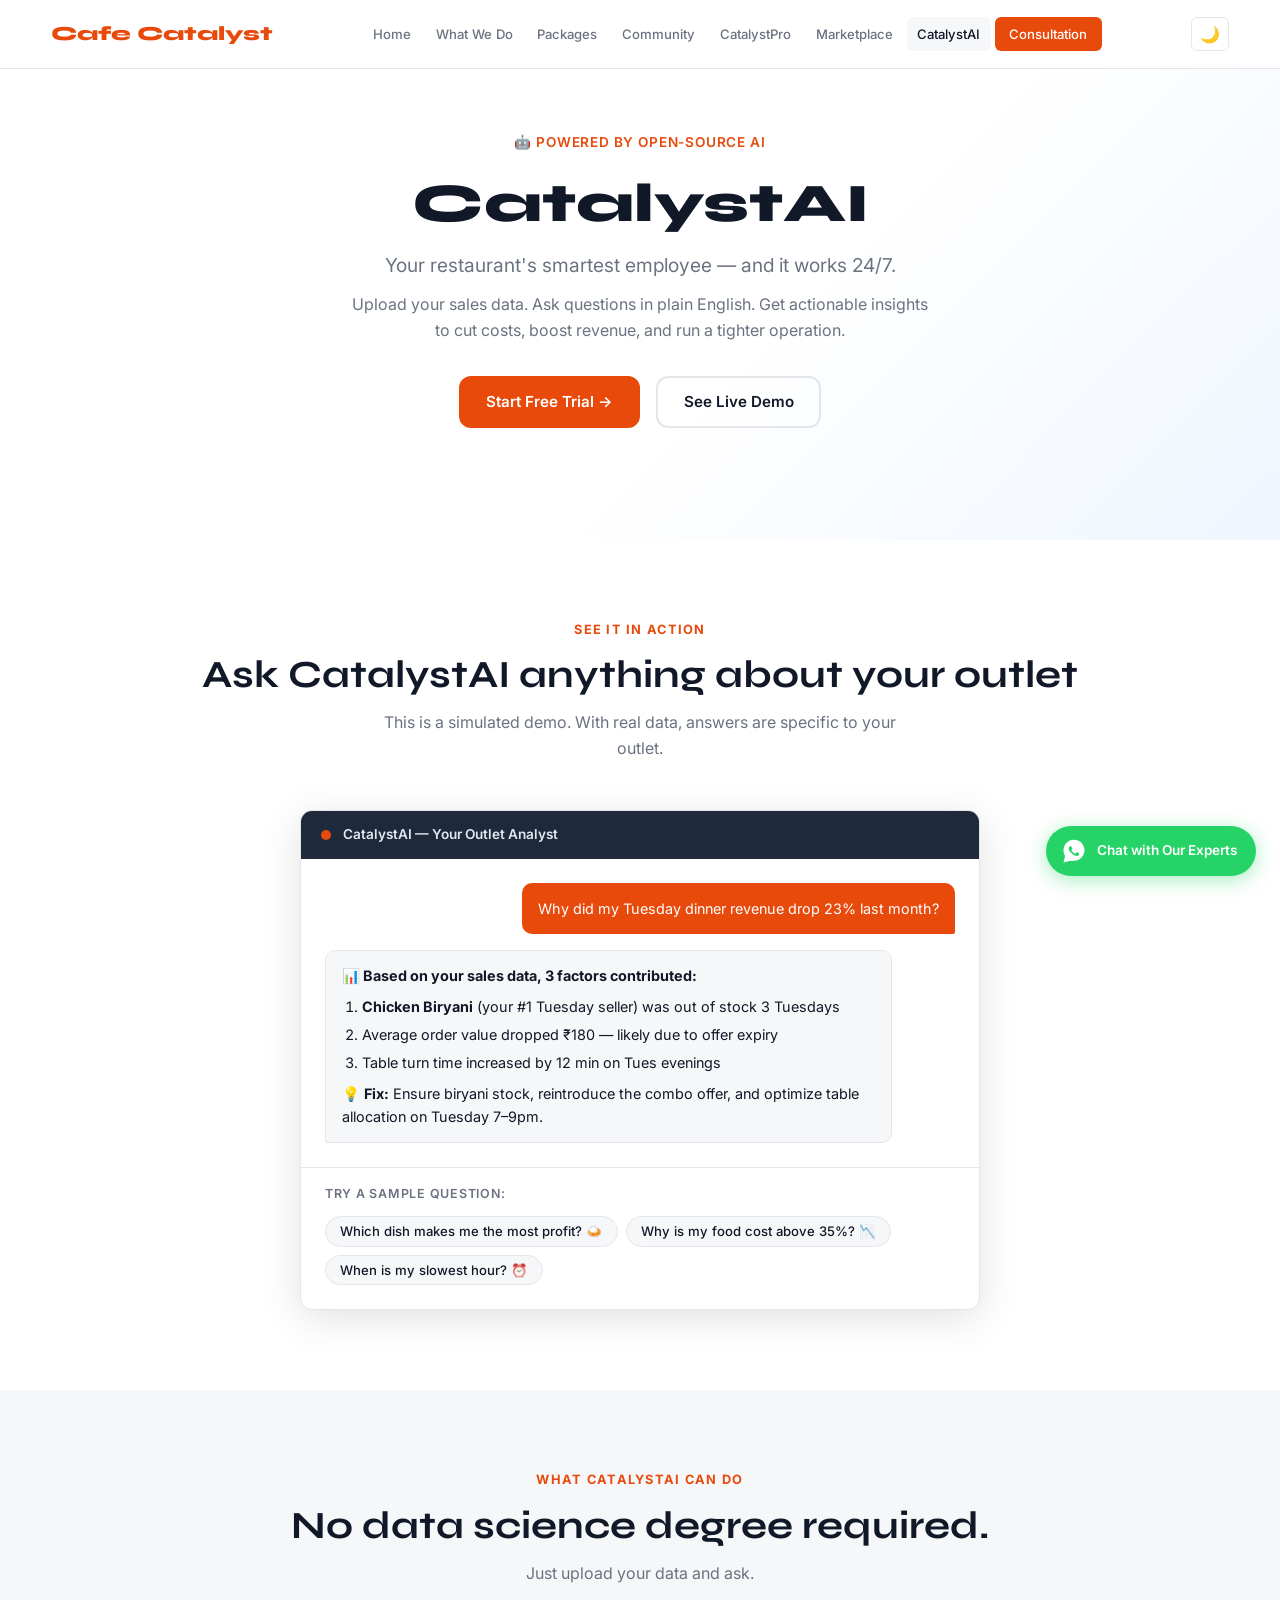
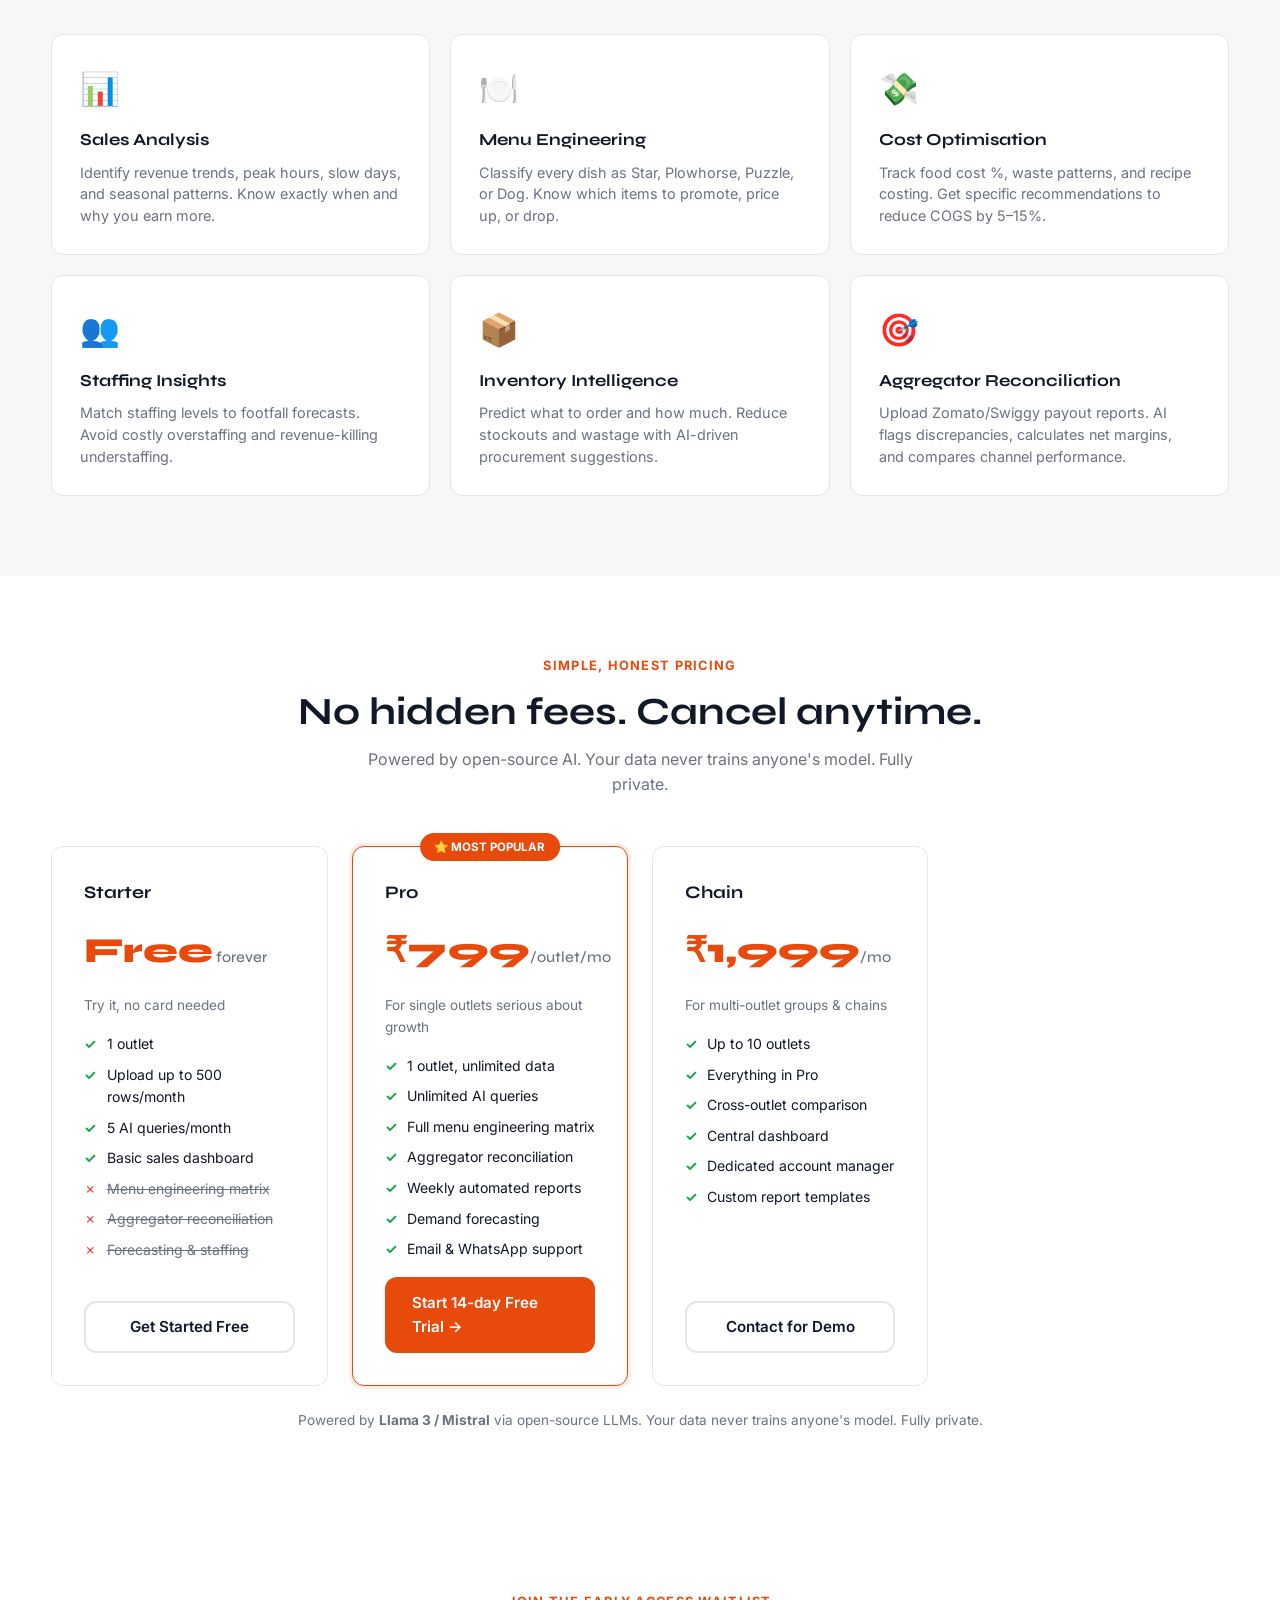
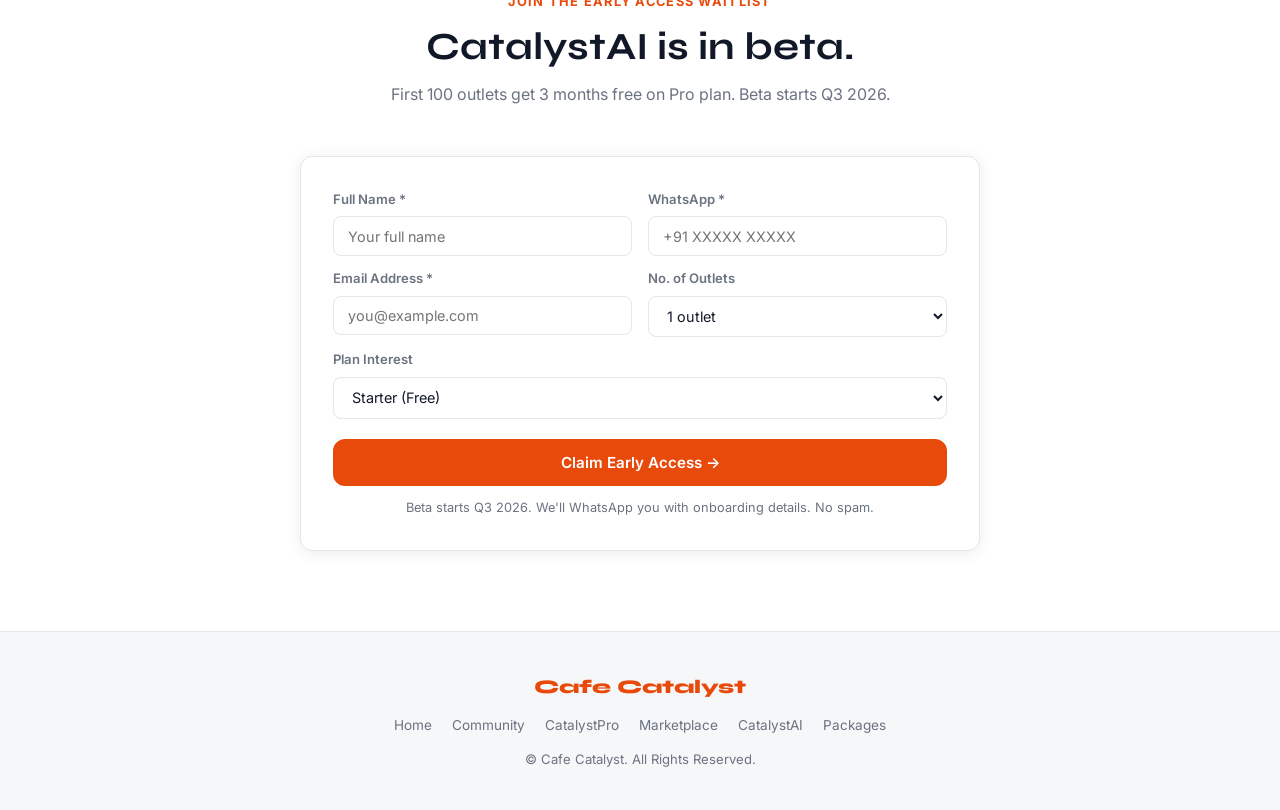
==== ai.html @ 9adea0a6 "Second Version" ====
<!DOCTYPE html>
<html lang="en">
<head>
  <meta charset="UTF-8" />
  <meta name="viewport" content="width=device-width, initial-scale=1.0" />
  <meta name="description" content="AI-powered data analytics for restaurants and cafes. Upload your sales data and get instant insights to optimise your outlet." />
  <title>CatalystAI – Smart Analytics for HoReCa | Cafe Catalyst</title>
  <link rel="preconnect" href="https://fonts.googleapis.com" />
  <link rel="preconnect" href="https://fonts.gstatic.com" crossorigin />
  <link href="https://fonts.googleapis.com/css2?family=Syne:wght@400;600;700;800&family=Inter:wght@400;500;600&display=swap" rel="stylesheet" />
  <link rel="stylesheet" href="style.css" />
</head>
<body>

  <!-- NAVBAR -->
  <header class="navbar" id="navbar">
    <div class="nav-inner">
      <a href="index.html" class="nav-logo">Cafe Catalyst</a>
      <nav class="nav-links" id="navLinks">
        <a href="index.html"           class="nav-link">Home</a>
        <a href="index.html#services"  class="nav-link">What We Do</a>
        <a href="packages.html"        class="nav-link">Packages</a>
        <a href="community.html"       class="nav-link">Community</a>
        <a href="pro.html"             class="nav-link">CatalystPro</a>
        <a href="marketplace.html"     class="nav-link">Marketplace</a>
        <a href="ai.html"              class="nav-link active">CatalystAI</a>
        <a href="index.html#consultation" class="nav-link nav-cta">Consultation</a>
      </nav>
      <div class="nav-actions">
        <button class="dark-toggle" id="darkToggle" aria-label="Toggle dark mode">🌙</button>
        <button class="hamburger" id="hamburger" aria-label="Open menu">
          <span></span><span></span><span></span>
        </button>
      </div>
    </div>
    <nav class="mobile-nav" id="mobileNav">
      <a href="index.html"              class="mobile-link">Home</a>
      <a href="index.html#services"     class="mobile-link">What We Do</a>
      <a href="packages.html"           class="mobile-link">Packages</a>
      <a href="index.html#consultation" class="mobile-link">Consultation</a>
    </nav>
  </header>

  <!-- HERO -->
  <section class="page-hero ai-hero">
    <div class="container">
      <p class="hero-eyebrow">🤖 Powered by Open-Source AI</p>
      <h1 class="page-hero-title">CatalystAI</h1>
      <p class="page-hero-sub">Your restaurant's smartest employee — and it works 24/7.</p>
      <p class="comm-sub">Upload your sales data. Ask questions in plain English. Get actionable insights to cut costs, boost revenue, and run a tighter operation.</p>
      <div class="hero-btns">
        <a href="#early-access" class="btn btn-primary">Start Free Trial →</a>
        <a href="#demo"         class="btn btn-outline">See Live Demo</a>
      </div>
    </div>
  </section>

  <!-- AI CHAT DEMO WIDGET -->
  <section class="section" id="demo">
    <div class="container">
      <div class="section-header">
        <p class="section-eyebrow">See It in Action</p>
        <h2 class="section-title">Ask CatalystAI anything about your outlet</h2>
        <p class="section-sub">This is a simulated demo. With real data, answers are specific to your outlet.</p>
      </div>
      <div class="ai-demo-wrap reveal">
        <div class="ai-chat-window">
          <div class="ai-chat-header">
            <span class="ai-dot"></span>
            <span class="ai-chat-title">CatalystAI — Your Outlet Analyst</span>
          </div>
          <div class="ai-chat-body" id="aiChatBody">
            <div class="ai-msg user-msg">Why did my Tuesday dinner revenue drop 23% last month?</div>
            <div class="ai-msg bot-msg">
              <strong>📊 Based on your sales data, 3 factors contributed:</strong>
              <ol>
                <li><strong>Chicken Biryani</strong> (your #1 Tuesday seller) was out of stock 3 Tuesdays</li>
                <li>Average order value dropped ₹180 — likely due to offer expiry</li>
                <li>Table turn time increased by 12 min on Tues evenings</li>
              </ol>
              <p>💡 <strong>Fix:</strong> Ensure biryani stock, reintroduce the combo offer, and optimize table allocation on Tuesday 7–9pm.</p>
            </div>
          </div>
          <div class="ai-demo-questions">
            <p class="ai-demo-label">Try a sample question:</p>
            <div class="ai-q-chips">
              <button class="ai-chip" data-q="Which dish makes me the most profit? 🍛" data-a="Your top profit dish is <strong>Paneer Tikka Masala</strong> — ₹312 gross margin per serve at 68% GP. It's also your #2 in volume. Consider promoting it via Zomato sponsored listing.">Which dish makes me the most profit? 🍛</button>
              <button class="ai-chip" data-q="Why is my food cost above 35%? 📉" data-a="Your food cost is <strong>37.2%</strong> this month (benchmark: 28–32%). Top contributors: Chicken (+₹18/kg vs. last month), Dal wastage (1.2kg/day above ideal), and portion drift on Butter Naan (+20g vs. recipe card). Fix: renegotiate chicken contract, enforce portion weights, and address dal prep timing.">Why is my food cost above 35%? 📉</button>
              <button class="ai-chip" data-q="When is my slowest hour? ⏰" data-a="Your slowest hour is <strong>3 PM – 4 PM</strong> — averaging ₹1,240 in revenue vs. ₹18,500 during peak (8–9 PM). This is 93% below peak. Consider: a Chai &amp; Snacks combo deal at ₹149 for this slot, or reduce kitchen staff during this window to cut ₹4,200/month in labor cost.">When is my slowest hour? ⏰</button>
            </div>
          </div>
        </div>
      </div>
    </div>
  </section>

  <!-- FEATURES -->
  <section class="section values-section">
    <div class="container">
      <div class="section-header">
        <p class="section-eyebrow">What CatalystAI Can Do</p>
        <h2 class="section-title">No data science degree required.</h2>
        <p class="section-sub">Just upload your data and ask.</p>
      </div>
      <div class="services-grid">
        <div class="service-card reveal"><div class="card-icon">📊</div><h3>Sales Analysis</h3><p>Identify revenue trends, peak hours, slow days, and seasonal patterns. Know exactly when and why you earn more.</p></div>
        <div class="service-card reveal"><div class="card-icon">🍽️</div><h3>Menu Engineering</h3><p>Classify every dish as Star, Plowhorse, Puzzle, or Dog. Know which items to promote, price up, or drop.</p></div>
        <div class="service-card reveal"><div class="card-icon">💸</div><h3>Cost Optimisation</h3><p>Track food cost %, waste patterns, and recipe costing. Get specific recommendations to reduce COGS by 5–15%.</p></div>
        <div class="service-card reveal"><div class="card-icon">👥</div><h3>Staffing Insights</h3><p>Match staffing levels to footfall forecasts. Avoid costly overstaffing and revenue-killing understaffing.</p></div>
        <div class="service-card reveal"><div class="card-icon">📦</div><h3>Inventory Intelligence</h3><p>Predict what to order and how much. Reduce stockouts and wastage with AI-driven procurement suggestions.</p></div>
        <div class="service-card reveal"><div class="card-icon">🎯</div><h3>Aggregator Reconciliation</h3><p>Upload Zomato/Swiggy payout reports. AI flags discrepancies, calculates net margins, and compares channel performance.</p></div>
      </div>
    </div>
  </section>

  <!-- PRICING -->
  <section class="section" id="pricing">
    <div class="container">
      <div class="section-header">
        <p class="section-eyebrow">Simple, Honest Pricing</p>
        <h2 class="section-title">No hidden fees. Cancel anytime.</h2>
        <p class="section-sub">Powered by open-source AI. Your data never trains anyone's model. Fully private.</p>
      </div>
      <div class="pricing-grid">

        <div class="price-card reveal">
          <h3 class="price-tier">Starter</h3>
          <div class="price-amount">Free<span> forever</span></div>
          <p class="price-desc">Try it, no card needed</p>
          <ul class="price-features">
            <li class="yes">1 outlet</li>
            <li class="yes">Upload up to 500 rows/month</li>
            <li class="yes">5 AI queries/month</li>
            <li class="yes">Basic sales dashboard</li>
            <li class="no">Menu engineering matrix</li>
            <li class="no">Aggregator reconciliation</li>
            <li class="no">Forecasting &amp; staffing</li>
          </ul>
          <a href="#early-access" class="btn btn-outline price-btn">Get Started Free</a>
        </div>

        <div class="price-card price-popular reveal">
          <div class="popular-flag">⭐ MOST POPULAR</div>
          <h3 class="price-tier">Pro</h3>
          <div class="price-amount">₹799<span>/outlet/mo</span></div>
          <p class="price-desc">For single outlets serious about growth</p>
          <ul class="price-features">
            <li class="yes">1 outlet, unlimited data</li>
            <li class="yes">Unlimited AI queries</li>
            <li class="yes">Full menu engineering matrix</li>
            <li class="yes">Aggregator reconciliation</li>
            <li class="yes">Weekly automated reports</li>
            <li class="yes">Demand forecasting</li>
            <li class="yes">Email &amp; WhatsApp support</li>
          </ul>
          <a href="#early-access" class="btn btn-primary price-btn">Start 14-day Free Trial →</a>
        </div>

        <div class="price-card reveal">
          <h3 class="price-tier">Chain</h3>
          <div class="price-amount">₹1,999<span>/mo</span></div>
          <p class="price-desc">For multi-outlet groups &amp; chains</p>
          <ul class="price-features">
            <li class="yes">Up to 10 outlets</li>
            <li class="yes">Everything in Pro</li>
            <li class="yes">Cross-outlet comparison</li>
            <li class="yes">Central dashboard</li>
            <li class="yes">Dedicated account manager</li>
            <li class="yes">Custom report templates</li>
          </ul>
          <a href="#early-access" class="btn btn-outline price-btn">Contact for Demo</a>
        </div>

      </div>
      <p class="ai-powered-note">Powered by <strong>Llama 3 / Mistral</strong> via open-source LLMs. Your data never trains anyone's model. Fully private.</p>
    </div>
  </section>

  <!-- EARLY ACCESS FORM -->
  <section class="section contact-section" id="early-access">
    <div class="container">
      <div class="section-header">
        <p class="section-eyebrow">Join the Early Access Waitlist</p>
        <h2 class="section-title">CatalystAI is in beta.</h2>
        <p class="section-sub">First 100 outlets get 3 months free on Pro plan. Beta starts Q3 2026.</p>
      </div>
      <div class="form-center-wrap">
        <form class="contact-form comm-form" id="aiForm">
          <div class="form-row">
            <div class="form-group">
              <label for="aiName">Full Name *</label>
              <input type="text" id="aiName" placeholder="Your full name" required />
            </div>
            <div class="form-group">
              <label for="aiPhone">WhatsApp *</label>
              <input type="tel" id="aiPhone" placeholder="+91 XXXXX XXXXX" required />
            </div>
          </div>
          <div class="form-row">
            <div class="form-group">
              <label for="aiEmail">Email Address *</label>
              <input type="email" id="aiEmail" placeholder="you@example.com" required />
            </div>
            <div class="form-group">
              <label for="aiOutlets">No. of Outlets</label>
              <select id="aiOutlets">
                <option>1 outlet</option>
                <option>2-5 outlets</option>
                <option>6-10 outlets</option>
                <option>10+ outlets</option>
              </select>
            </div>
          </div>
          <div class="form-group">
            <label for="aiPlan">Plan Interest</label>
            <select id="aiPlan">
              <option>Starter (Free)</option>
              <option>Pro – ₹799/mo</option>
              <option>Chain – ₹1,999/mo</option>
            </select>
          </div>
          <button type="submit" class="btn btn-primary form-submit">Claim Early Access →</button>
          <p class="form-note">Beta starts Q3 2026. We'll WhatsApp you with onboarding details. No spam.</p>
          <p class="form-success" id="aiSuccess">🚀 You're on the Early Access List! We'll reach out on WhatsApp as soon as beta opens.</p>
        </form>
      </div>
    </div>
  </section>

  <!-- FOOTER -->
  <footer class="footer">
    <div class="container footer-inner">
      <p class="footer-logo">Cafe Catalyst</p>
      <nav class="footer-nav">
        <a href="index.html">Home</a>
        <a href="community.html">Community</a>
        <a href="pro.html">CatalystPro</a>
        <a href="marketplace.html">Marketplace</a>
        <a href="ai.html">CatalystAI</a>
        <a href="packages.html">Packages</a>
      </nav>
      <p class="footer-copy">© <span class="year"></span> Cafe Catalyst. All Rights Reserved.</p>
    </div>
  </footer>

  <a href="https://wa.me/919718801660?text=Hi%20Cafe%20Catalyst%2C%20I%20want%20to%20know%20more%20about%20CatalystAI!" class="whatsapp-btn" target="_blank" rel="noopener" aria-label="Chat on WhatsApp">
    <svg viewBox="0 0 32 32" fill="none" xmlns="http://www.w3.org/2000/svg" width="28" height="28"><path d="M16 3C9.373 3 4 8.373 4 15c0 2.385.67 4.61 1.832 6.5L4 29l7.697-1.813A12.94 12.94 0 0 0 16 27c6.627 0 12-5.373 12-12S22.627 3 16 3Z" fill="#fff"/><path d="M21.5 18.5c-.3-.15-1.77-.87-2.04-.97-.28-.1-.48-.15-.68.15-.2.3-.77.97-.95 1.17-.17.2-.35.22-.65.07-.3-.15-1.27-.47-2.42-1.49-.9-.8-1.5-1.78-1.68-2.08-.17-.3-.02-.46.13-.61.14-.13.3-.35.45-.52.15-.17.2-.3.3-.5.1-.2.05-.37-.02-.52-.08-.15-.68-1.63-.93-2.23-.24-.58-.49-.5-.68-.51-.17-.01-.37-.01-.57-.01s-.52.07-.8.37c-.27.3-1.04 1.02-1.04 2.48s1.07 2.88 1.22 3.08c.15.2 2.1 3.2 5.08 4.49.71.31 1.26.49 1.69.63.71.23 1.36.2 1.87.12.57-.09 1.77-.72 2.02-1.42.25-.7.25-1.3.17-1.42-.07-.12-.27-.2-.57-.35Z" fill="#25D366"/></svg>
    <span>Chat with Our Experts</span>
  </a>

  <script src="script.js"></script>
</body>
</html>
---- style.css ----
/* ═══════════════════════════════════════════════════════════
   CAFE CATALYST — style.css
   One stylesheet shared across all pages.
   ═══════════════════════════════════════════════════════════ */

/* ── TOKENS ─────────────────────────────────────────────── */
:root {
  --bg:          #ffffff;
  --bg-alt:      #f6f7f9;
  --surface:     #ffffff;
  --border:      #e4e6ea;
  --text:        #111827;
  --text-muted:  #6b7280;
  --accent:      #e84a0c;
  --accent-dark: #c43c08;
  --accent-green:#16a34a;
  --nav-h:       68px;
  --radius:      12px;
  --shadow:      0 2px 16px rgba(0,0,0,.08);
  --shadow-lg:   0 8px 40px rgba(0,0,0,.12);
  --font-display:'Syne', sans-serif;
  --font-body:   'Inter', sans-serif;
  --transition:  .25s ease;
}

body.dark {
  --bg:         #0f1117;
  --bg-alt:     #181c26;
  --surface:    #1e2332;
  --border:     #2d3348;
  --text:       #f1f3f9;
  --text-muted: #8b92a8;
  --shadow:     0 2px 16px rgba(0,0,0,.35);
  --shadow-lg:  0 8px 40px rgba(0,0,0,.5);
}

/* ── RESET ───────────────────────────────────────────────── */
*, *::before, *::after { box-sizing: border-box; margin: 0; padding: 0; }
html { scroll-behavior: smooth; }
body {
  font-family: var(--font-body);
  background: var(--bg);
  color: var(--text);
  transition: background var(--transition), color var(--transition);
  line-height: 1.6;
}
a { text-decoration: none; color: inherit; }
img { display: block; max-width: 100%; }
ul { list-style: none; }
input, select, textarea, button { font-family: inherit; }

/* ── LAYOUT ──────────────────────────────────────────────── */
.container {
  width: min(1200px, 92%);
  margin-inline: auto;
}

/* ── NAVBAR ──────────────────────────────────────────────── */
.navbar {
  position: fixed;
  top: 0; left: 0; right: 0;
  z-index: 100;
  background: var(--bg);
  border-bottom: 1px solid var(--border);
  transition: background var(--transition), box-shadow var(--transition);
}
.navbar.scrolled { box-shadow: var(--shadow); }
.nav-inner {
  display: flex;
  align-items: center;
  justify-content: space-between;
  height: var(--nav-h);
  width: min(1200px, 92%);
  margin-inline: auto;
  gap: 1rem;
}
.nav-logo {
  font-family: var(--font-display);
  font-weight: 800;
  font-size: 1.25rem;
  color: var(--accent);
  flex-shrink: 0;
}
.nav-links {
  display: flex;
  align-items: center;
  gap: .25rem;
  flex-wrap: nowrap;
}
.nav-link {
  font-size: .82rem;
  font-weight: 500;
  padding: .4rem .65rem;
  border-radius: 6px;
  color: var(--text-muted);
  transition: color var(--transition), background var(--transition);
  white-space: nowrap;
}
.nav-link:hover, .nav-link.active { color: var(--text); background: var(--bg-alt); }
.nav-cta {
  background: var(--accent);
  color: #fff !important;
  border-radius: 6px;
  padding: .4rem .9rem;
}
.nav-cta:hover { background: var(--accent-dark); }
.nav-actions { display: flex; align-items: center; gap: .5rem; flex-shrink: 0; }
.dark-toggle {
  background: none;
  border: 1px solid var(--border);
  border-radius: 6px;
  padding: .35rem .5rem;
  cursor: pointer;
  font-size: 1rem;
  color: var(--text);
  transition: background var(--transition);
}
.dark-toggle:hover { background: var(--bg-alt); }
.hamburger {
  display: none;
  flex-direction: column;
  gap: 5px;
  background: none;
  border: none;
  cursor: pointer;
  padding: .4rem;
}
.hamburger span {
  display: block;
  width: 22px; height: 2px;
  background: var(--text);
  border-radius: 2px;
  transition: var(--transition);
}

/* Mobile nav */
.mobile-nav {
  display: none;
  flex-direction: column;
  gap: 0;
  border-top: 1px solid var(--border);
  padding: .5rem 0;
  background: var(--bg);
}
.mobile-nav.open { display: flex; }
.mobile-link {
  padding: .75rem 1.5rem;
  font-size: .9rem;
  font-weight: 500;
  color: var(--text-muted);
  transition: color var(--transition), background var(--transition);
}
.mobile-link:hover { color: var(--text); background: var(--bg-alt); }

/* ── BUTTONS ─────────────────────────────────────────────── */
.btn {
  display: inline-flex;
  align-items: center;
  justify-content: center;
  gap: .4rem;
  padding: .75rem 1.6rem;
  border-radius: var(--radius);
  font-size: .95rem;
  font-weight: 600;
  cursor: pointer;
  transition: all var(--transition);
  border: 2px solid transparent;
}
.btn-primary {
  background: var(--accent);
  color: #fff;
  border-color: var(--accent);
}
.btn-primary:hover { background: var(--accent-dark); border-color: var(--accent-dark); transform: translateY(-2px); box-shadow: 0 6px 20px rgba(232,74,12,.3); }
.btn-outline {
  background: transparent;
  color: var(--text);
  border-color: var(--border);
}
.btn-outline:hover { border-color: var(--accent); color: var(--accent); transform: translateY(-2px); }

/* ── HERO ────────────────────────────────────────────────── */
.hero {
  min-height: 100svh;
  display: flex;
  align-items: center;
  background: var(--bg);
  padding-top: calc(var(--nav-h) + 2rem);
  padding-bottom: 4rem;
}
.hero-inner {
  width: min(800px, 92%);
  margin-inline: auto;
  text-align: center;
}
.hero-eyebrow {
  font-size: .85rem;
  font-weight: 600;
  letter-spacing: .06em;
  text-transform: uppercase;
  color: var(--accent);
  margin-bottom: 1.25rem;
}
.hero-heading {
  font-family: var(--font-display);
  font-weight: 800;
  font-size: clamp(2.2rem, 6vw, 4rem);
  line-height: 1.1;
  color: var(--text);
  margin-bottom: 1.25rem;
}
.hero-accent { color: var(--accent); }
.hero-sub {
  font-size: 1.1rem;
  color: var(--text-muted);
  max-width: 600px;
  margin-inline: auto;
  margin-bottom: 2rem;
}
.hero-btns {
  display: flex;
  gap: 1rem;
  justify-content: center;
  flex-wrap: wrap;
  margin-bottom: 3rem;
}
.hero-stats {
  display: flex;
  align-items: center;
  justify-content: center;
  gap: 2.5rem;
  flex-wrap: wrap;
  padding: 2rem;
  background: var(--bg-alt);
  border-radius: var(--radius);
  border: 1px solid var(--border);
}
.stat { text-align: center; }
.stat-num {
  font-family: var(--font-display);
  font-weight: 800;
  font-size: 2.4rem;
  color: var(--accent);
  display: inline-block;
}
.stat-plus { font-family: var(--font-display); font-weight: 800; font-size: 2rem; color: var(--accent); }
.stat-label { display: block; font-size: .8rem; color: var(--text-muted); font-weight: 500; margin-top: .25rem; }
.stat-divider { width: 1px; height: 48px; background: var(--border); }

/* ── PAGE HERO (inner pages) ─────────────────────────────── */
.page-hero {
  padding: calc(var(--nav-h) + 4rem) 0 4rem;
  text-align: center;
  background: var(--bg);
}
.page-hero-title {
  font-family: var(--font-display);
  font-weight: 800;
  font-size: clamp(2rem, 5vw, 3.4rem);
  line-height: 1.1;
  margin-bottom: 1rem;
}
.page-hero-sub {
  font-size: 1.2rem;
  color: var(--text-muted);
  max-width: 640px;
  margin-inline: auto;
  margin-bottom: .75rem;
}
.comm-sub {
  font-size: 1rem;
  color: var(--text-muted);
  max-width: 580px;
  margin-inline: auto;
  margin-bottom: 2rem;
}
.community-hero { background: linear-gradient(135deg, var(--bg) 60%, #fff7f5 100%); }
.pro-hero        { background: linear-gradient(135deg, var(--bg) 60%, #f0fdf4 100%); }
.mkt-hero        { background: linear-gradient(135deg, var(--bg) 60%, #fefce8 100%); }
.ai-hero         { background: linear-gradient(135deg, var(--bg) 60%, #eff6ff 100%); }

.comm-badges {
  display: flex;
  flex-wrap: wrap;
  gap: .6rem;
  justify-content: center;
  margin-top: 1.5rem;
}
.comm-badges span {
  font-size: .8rem;
  font-weight: 500;
  background: var(--bg-alt);
  border: 1px solid var(--border);
  border-radius: 100px;
  padding: .35rem .8rem;
  color: var(--text-muted);
}

/* Community / Pro stats bar */
.comm-stats-bar { background: var(--accent); padding: 2rem 0; }
.comm-stats-inner {
  display: flex;
  justify-content: center;
  gap: 3rem;
  flex-wrap: wrap;
}
.comm-stat { text-align: center; }
.comm-num {
  display: block;
  font-family: var(--font-display);
  font-weight: 800;
  font-size: 2rem;
  color: #fff;
}
.comm-label { font-size: .8rem; color: rgba(255,255,255,.8); font-weight: 500; }

/* ── SECTIONS ────────────────────────────────────────────── */
.section { padding: 5rem 0; }
.values-section { background: var(--bg-alt); }
.section-header { text-align: center; margin-bottom: 3rem; }
.section-eyebrow {
  font-size: .8rem;
  font-weight: 700;
  letter-spacing: .1em;
  text-transform: uppercase;
  color: var(--accent);
  margin-bottom: .75rem;
}
.section-title {
  font-family: var(--font-display);
  font-weight: 700;
  font-size: clamp(1.6rem, 3.5vw, 2.4rem);
  line-height: 1.2;
  margin-bottom: .75rem;
}
.section-sub { font-size: 1rem; color: var(--text-muted); max-width: 560px; margin-inline: auto; }

/* ── SERVICES GRID ───────────────────────────────────────── */
.services-grid {
  display: grid;
  grid-template-columns: repeat(auto-fill, minmax(280px, 1fr));
  gap: 1.25rem;
}
.service-card {
  background: var(--surface);
  border: 1px solid var(--border);
  border-radius: var(--radius);
  padding: 1.75rem;
  transition: transform var(--transition), box-shadow var(--transition);
}
.service-card:hover { transform: translateY(-4px); box-shadow: var(--shadow-lg); }
.card-icon { font-size: 2rem; margin-bottom: .75rem; }
.service-card h3 { font-family: var(--font-display); font-weight: 700; font-size: 1.05rem; margin-bottom: .5rem; }
.service-card p  { font-size: .9rem; color: var(--text-muted); line-height: 1.5; }

/* ── VALUES GRID ─────────────────────────────────────────── */
.values-grid {
  display: grid;
  grid-template-columns: repeat(auto-fill, minmax(280px, 1fr));
  gap: 1.25rem;
}
.value-card {
  background: var(--surface);
  border: 1px solid var(--border);
  border-radius: var(--radius);
  padding: 1.75rem;
  transition: transform var(--transition), box-shadow var(--transition);
}
.value-card:hover { transform: translateY(-4px); box-shadow: var(--shadow-lg); }
.value-icon { font-size: 2rem; display: block; margin-bottom: .75rem; }
.value-card h3 { font-family: var(--font-display); font-weight: 700; font-size: 1.05rem; margin-bottom: .5rem; }
.value-card p  { font-size: .9rem; color: var(--text-muted); line-height: 1.5; }

/* ── CONTACT ─────────────────────────────────────────────── */
.contact-section { background: var(--bg); }
.contact-grid {
  display: grid;
  grid-template-columns: 1fr 1.4fr;
  gap: 3rem;
  align-items: start;
}
.contact-info h3 { font-family: var(--font-display); font-size: 1.3rem; font-weight: 700; margin-bottom: 1.5rem; }
.contact-item {
  display: flex;
  gap: 1rem;
  align-items: flex-start;
  margin-bottom: 1.25rem;
}
.contact-icon { font-size: 1.4rem; flex-shrink: 0; margin-top: .1rem; }
.contact-label { font-size: .8rem; color: var(--text-muted); font-weight: 600; text-transform: uppercase; letter-spacing: .05em; margin-bottom: .2rem; }
.contact-value { font-size: .95rem; font-weight: 500; color: var(--text); }
a.contact-value:hover { color: var(--accent); }
.hours-box {
  background: var(--bg-alt);
  border: 1px solid var(--border);
  border-radius: var(--radius);
  padding: 1.25rem 1.5rem;
  margin-top: 1.5rem;
}
.hours-title { font-weight: 700; font-size: .85rem; text-transform: uppercase; letter-spacing: .06em; color: var(--text-muted); margin-bottom: .75rem; }
.hours-row { display: flex; justify-content: space-between; font-size: .9rem; padding: .3rem 0; border-bottom: 1px solid var(--border); }
.hours-row:last-child { border-bottom: none; }

/* ── FORMS ───────────────────────────────────────────────── */
.contact-form-wrap {
  background: var(--surface);
  border: 1px solid var(--border);
  border-radius: var(--radius);
  padding: 2rem;
  box-shadow: var(--shadow);
}
.comm-form {
  background: var(--surface);
  border: 1px solid var(--border);
  border-radius: var(--radius);
  padding: 2rem;
  box-shadow: var(--shadow);
}
.form-center-wrap { max-width: 680px; margin-inline: auto; }
.form-row { display: grid; grid-template-columns: 1fr 1fr; gap: 1rem; }
.form-group { display: flex; flex-direction: column; gap: .4rem; margin-bottom: .75rem; }
.form-group label { font-size: .82rem; font-weight: 600; color: var(--text-muted); }
.form-group input,
.form-group select,
.form-group textarea {
  padding: .65rem .9rem;
  border: 1px solid var(--border);
  border-radius: 8px;
  background: var(--bg);
  color: var(--text);
  font-size: .9rem;
  transition: border-color var(--transition), box-shadow var(--transition);
  resize: vertical;
}
.form-group input:focus,
.form-group select:focus,
.form-group textarea:focus {
  outline: none;
  border-color: var(--accent);
  box-shadow: 0 0 0 3px rgba(232,74,12,.12);
}
.form-submit { width: 100%; margin-top: .5rem; }
.form-success {
  display: none;
  margin-top: 1rem;
  padding: .9rem 1rem;
  background: #f0fdf4;
  border: 1px solid #86efac;
  border-radius: 8px;
  font-size: .9rem;
  color: #166534;
  text-align: center;
}
.form-success.show { display: block; }
.form-note { font-size: .8rem; color: var(--text-muted); text-align: center; margin-top: .75rem; }

/* ── ECOSYSTEM ───────────────────────────────────────────── */
.ecosystem-section { background: var(--bg-alt); }
.ecosystem-grid {
  display: grid;
  grid-template-columns: repeat(auto-fill, minmax(200px, 1fr));
  gap: 1rem;
}
.eco-card {
  display: flex;
  flex-direction: column;
  gap: .5rem;
  background: var(--surface);
  border: 1px solid var(--border);
  border-radius: var(--radius);
  padding: 1.5rem;
  transition: transform var(--transition), box-shadow var(--transition), border-color var(--transition);
  cursor: pointer;
}
.eco-card:hover { transform: translateY(-4px); box-shadow: var(--shadow-lg); border-color: var(--accent); }
.eco-icon { font-size: 2rem; }
.eco-card h3 { font-family: var(--font-display); font-weight: 700; font-size: 1rem; }
.eco-card p  { font-size: .85rem; color: var(--text-muted); flex: 1; }
.eco-badge {
  display: inline-block;
  font-size: .75rem;
  font-weight: 600;
  color: var(--accent);
  margin-top: .5rem;
}
.eco-badge.eco-live { color: var(--accent-green); }

/* ── PACKAGES ────────────────────────────────────────────── */
.packages-grid {
  display: grid;
  grid-template-columns: repeat(auto-fill, minmax(260px, 1fr));
  gap: 1.5rem;
  margin-bottom: 3rem;
}
.pkg-card {
  background: var(--surface);
  border: 1px solid var(--border);
  border-radius: var(--radius);
  padding: 2rem;
  display: flex;
  flex-direction: column;
  gap: 1rem;
  transition: transform var(--transition), box-shadow var(--transition);
}
.pkg-card:hover { transform: translateY(-4px); box-shadow: var(--shadow-lg); }
.pkg-popular { border-color: var(--accent); box-shadow: 0 0 0 3px rgba(232,74,12,.1); }
.pkg-flagship { border-color: #f59e0b; box-shadow: 0 0 0 3px rgba(245,158,11,.1); }
.pkg-badge {
  display: inline-block;
  font-size: .72rem;
  font-weight: 700;
  text-transform: uppercase;
  letter-spacing: .08em;
  background: var(--bg-alt);
  border: 1px solid var(--border);
  border-radius: 100px;
  padding: .25rem .75rem;
  color: var(--text-muted);
  width: fit-content;
}
.popular-badge { background: #fff7f5; border-color: var(--accent); color: var(--accent); }
.flagship-badge { background: #fffbeb; border-color: #f59e0b; color: #b45309; }
.pkg-name { font-family: var(--font-display); font-weight: 800; font-size: 1.5rem; }
.pkg-tagline { font-size: .9rem; color: var(--text-muted); }
.pkg-features { display: flex; flex-direction: column; gap: .45rem; flex: 1; }
.pkg-features li { font-size: .88rem; color: var(--text-muted); }
.pkg-btn { width: 100%; margin-top: auto; }

.pkg-cta-strip {
  background: var(--bg-alt);
  border: 1px solid var(--border);
  border-radius: var(--radius);
  padding: 2.5rem;
  text-align: center;
}
.pkg-cta-strip h3 { font-family: var(--font-display); font-size: 1.4rem; font-weight: 700; margin-bottom: .5rem; }
.pkg-cta-strip p  { color: var(--text-muted); margin-bottom: 1.5rem; }

/* Add-ons */
.addons-section { background: var(--bg-alt); }
.addons-grid {
  display: grid;
  grid-template-columns: repeat(auto-fill, minmax(200px, 1fr));
  gap: 1rem;
}
.addon-card {
  background: var(--surface);
  border: 1px solid var(--border);
  border-radius: var(--radius);
  padding: 1.5rem;
  text-align: center;
  transition: transform var(--transition), box-shadow var(--transition);
}
.addon-card:hover { transform: translateY(-4px); box-shadow: var(--shadow-lg); }
.addon-card span { font-size: 2rem; display: block; margin-bottom: .75rem; }
.addon-card h4 { font-family: var(--font-display); font-size: .95rem; font-weight: 700; margin-bottom: .35rem; }
.addon-card p  { font-size: .83rem; color: var(--text-muted); }

/* ── COMMUNITY / POSTS ───────────────────────────────────── */
.comm-preview-section { background: var(--bg-alt); }
.posts-grid { display: grid; grid-template-columns: repeat(auto-fill, minmax(280px, 1fr)); gap: 1.25rem; }
.post-card {
  background: var(--surface);
  border: 1px solid var(--border);
  border-radius: var(--radius);
  padding: 1.5rem;
  transition: transform var(--transition), box-shadow var(--transition);
}
.post-card:hover { transform: translateY(-4px); box-shadow: var(--shadow-lg); }
.post-header { display: flex; gap: .85rem; align-items: center; margin-bottom: 1rem; }
.post-avatar {
  width: 42px; height: 42px;
  border-radius: 50%;
  background: var(--accent);
  color: #fff;
  font-weight: 800;
  font-family: var(--font-display);
  display: grid;
  place-items: center;
  font-size: 1.1rem;
  flex-shrink: 0;
}
.post-name { font-weight: 700; font-size: .9rem; }
.post-role { font-size: .78rem; color: var(--text-muted); }
.post-text { font-size: .9rem; color: var(--text); line-height: 1.55; margin-bottom: .85rem; }
.post-tags { display: flex; flex-wrap: wrap; gap: .4rem; margin-bottom: .75rem; }
.post-tags span { font-size: .72rem; font-weight: 600; background: var(--bg-alt); border: 1px solid var(--border); border-radius: 100px; padding: .2rem .65rem; color: var(--text-muted); }
.post-meta { font-size: .8rem; color: var(--text-muted); }

/* ── PRICING ─────────────────────────────────────────────── */
.pricing-grid { display: grid; grid-template-columns: repeat(auto-fill, minmax(260px, 1fr)); gap: 1.5rem; }
.price-card {
  background: var(--surface);
  border: 1px solid var(--border);
  border-radius: var(--radius);
  padding: 2rem;
  display: flex;
  flex-direction: column;
  gap: 1rem;
  position: relative;
  transition: transform var(--transition), box-shadow var(--transition);
}
.price-card:hover { transform: translateY(-4px); box-shadow: var(--shadow-lg); }
.price-popular { border-color: var(--accent); box-shadow: 0 0 0 3px rgba(232,74,12,.1); }
.popular-flag {
  position: absolute;
  top: -14px; left: 50%; transform: translateX(-50%);
  background: var(--accent);
  color: #fff;
  font-size: .72rem;
  font-weight: 700;
  padding: .3rem .9rem;
  border-radius: 100px;
  white-space: nowrap;
}
.price-tier { font-family: var(--font-display); font-size: 1.1rem; font-weight: 700; }
.price-amount { font-family: var(--font-display); font-size: 2.2rem; font-weight: 800; color: var(--accent); }
.price-amount span { font-size: .95rem; font-weight: 500; color: var(--text-muted); }
.price-desc { font-size: .85rem; color: var(--text-muted); }
.price-features { display: flex; flex-direction: column; gap: .5rem; flex: 1; }
.price-features li { font-size: .88rem; padding-left: 1.4rem; position: relative; }
.price-features li::before { position: absolute; left: 0; }
.price-features li.yes { color: var(--text); }
.price-features li.yes::before { content: '✓'; color: var(--accent-green); font-weight: 700; }
.price-features li.no  { color: var(--text-muted); text-decoration: line-through; }
.price-features li.no::before  { content: '✗'; color: #ef4444; }
.price-btn { width: 100%; margin-top: auto; }
.ai-powered-note { text-align: center; margin-top: 1.5rem; font-size: .85rem; color: var(--text-muted); }

/* ── JOBS ────────────────────────────────────────────────── */
.jobs-section { background: var(--bg-alt); }
.jobs-grid { display: flex; flex-direction: column; gap: 1rem; max-width: 760px; margin-inline: auto; }
.job-card {
  background: var(--surface);
  border: 1px solid var(--border);
  border-radius: var(--radius);
  padding: 1.5rem;
  display: flex;
  flex-direction: column;
  gap: .85rem;
  transition: box-shadow var(--transition);
}
.job-card:hover { box-shadow: var(--shadow-lg); }
.job-header { display: flex; justify-content: space-between; align-items: flex-start; gap: 1rem; }
.job-title { font-family: var(--font-display); font-size: 1.05rem; font-weight: 700; }
.job-meta { font-size: .83rem; color: var(--text-muted); margin-top: .25rem; }
.job-badge {
  font-size: .72rem;
  font-weight: 700;
  background: var(--bg-alt);
  border: 1px solid var(--border);
  border-radius: 100px;
  padding: .25rem .7rem;
  white-space: nowrap;
  color: var(--text-muted);
}
.job-badge.urgent { background: #fff7f5; border-color: var(--accent); color: var(--accent); }
.job-tags { display: flex; flex-wrap: wrap; gap: .4rem; }
.job-tags span { font-size: .75rem; background: var(--bg-alt); border: 1px solid var(--border); border-radius: 100px; padding: .2rem .65rem; color: var(--text-muted); }
.job-btn { align-self: flex-start; }
.jobs-lock { text-align: center; margin-top: 1.5rem; font-size: .9rem; color: var(--text-muted); }
.jobs-lock a { color: var(--accent); text-decoration: underline; }

/* ── MARKETPLACE ─────────────────────────────────────────── */
.cat-grid { display: grid; grid-template-columns: repeat(auto-fill, minmax(200px, 1fr)); gap: 1rem; }
.cat-card {
  background: var(--surface);
  border: 1px solid var(--border);
  border-radius: var(--radius);
  padding: 1.5rem;
  text-align: center;
  cursor: pointer;
  transition: transform var(--transition), box-shadow var(--transition), border-color var(--transition);
}
.cat-card:hover { transform: translateY(-4px); box-shadow: var(--shadow-lg); border-color: var(--accent); }
.cat-card span { font-size: 2rem; display: block; margin-bottom: .75rem; }
.cat-card h3 { font-family: var(--font-display); font-size: .95rem; font-weight: 700; margin-bottom: .35rem; }
.cat-card p  { font-size: .82rem; color: var(--text-muted); }

.vendor-grid { display: grid; grid-template-columns: repeat(auto-fill, minmax(280px, 1fr)); gap: 1.25rem; }
.vendor-card {
  background: var(--surface);
  border: 1px solid var(--border);
  border-radius: var(--radius);
  padding: 1.5rem;
  display: flex;
  flex-direction: column;
  gap: .75rem;
  transition: transform var(--transition), box-shadow var(--transition);
}
.vendor-card:hover { transform: translateY(-4px); box-shadow: var(--shadow-lg); }
.vendor-top { display: flex; align-items: center; justify-content: space-between; }
.vendor-icon { font-size: 2rem; }
.vendor-tag {
  font-size: .68rem;
  font-weight: 700;
  padding: .2rem .6rem;
  border-radius: 100px;
  letter-spacing: .06em;
}
.new-tag { background: #dbeafe; color: #1d4ed8; }
.hot-tag { background: #fee2e2; color: #b91c1c; }
.vendor-card h3 { font-family: var(--font-display); font-size: 1.05rem; font-weight: 700; }
.vendor-card p  { font-size: .87rem; color: var(--text-muted); flex: 1; }
.vendor-stars { font-size: .85rem; color: #f59e0b; }
.vendor-stars span { color: var(--text-muted); font-size: .8rem; }
.vendor-tags { display: flex; flex-wrap: wrap; gap: .4rem; }
.vendor-tags span { font-size: .72rem; background: var(--bg-alt); border: 1px solid var(--border); border-radius: 100px; padding: .2rem .6rem; color: var(--text-muted); }
.vendor-btn { align-self: flex-start; margin-top: auto; }

.how-grid { display: grid; grid-template-columns: repeat(auto-fill, minmax(240px, 1fr)); gap: 1.5rem; }
.how-card {
  background: var(--surface);
  border: 1px solid var(--border);
  border-radius: var(--radius);
  padding: 2rem;
  text-align: center;
  transition: transform var(--transition), box-shadow var(--transition);
}
.how-card:hover { transform: translateY(-4px); box-shadow: var(--shadow-lg); }
.how-num {
  width: 48px; height: 48px;
  border-radius: 50%;
  background: var(--accent);
  color: #fff;
  font-family: var(--font-display);
  font-weight: 800;
  font-size: 1.2rem;
  display: grid;
  place-items: center;
  margin: 0 auto 1rem;
}
.how-card h3 { font-family: var(--font-display); font-weight: 700; font-size: 1.05rem; margin-bottom: .5rem; }
.how-card p  { font-size: .88rem; color: var(--text-muted); }

/* ── AI PAGE ─────────────────────────────────────────────── */
.ai-demo-wrap { max-width: 680px; margin-inline: auto; }
.ai-chat-window {
  background: var(--surface);
  border: 1px solid var(--border);
  border-radius: var(--radius);
  overflow: hidden;
  box-shadow: var(--shadow-lg);
}
.ai-chat-header {
  background: #1e293b;
  padding: .85rem 1.25rem;
  display: flex;
  align-items: center;
  gap: .75rem;
}
.ai-dot {
  width: 10px; height: 10px;
  border-radius: 50%;
  background: var(--accent);
  animation: pulse 2s infinite;
}
@keyframes pulse { 0%,100%{opacity:1} 50%{opacity:.4} }
.ai-chat-title { font-size: .85rem; font-weight: 600; color: #e2e8f0; }
.ai-chat-body { padding: 1.5rem; display: flex; flex-direction: column; gap: 1rem; min-height: 180px; }
.ai-msg { padding: .85rem 1rem; border-radius: 10px; font-size: .9rem; line-height: 1.6; max-width: 90%; }
.user-msg { background: var(--accent); color: #fff; align-self: flex-end; border-bottom-right-radius: 2px; }
.bot-msg  { background: var(--bg-alt); border: 1px solid var(--border); align-self: flex-start; border-bottom-left-radius: 2px; }
.bot-msg ol { padding-left: 1.25rem; margin: .5rem 0; }
.bot-msg li { margin-bottom: .3rem; }
.ai-demo-questions { padding: 1rem 1.5rem 1.5rem; border-top: 1px solid var(--border); }
.ai-demo-label { font-size: .78rem; font-weight: 600; color: var(--text-muted); text-transform: uppercase; letter-spacing: .06em; margin-bottom: .75rem; }
.ai-q-chips { display: flex; flex-wrap: wrap; gap: .5rem; }
.ai-chip {
  background: var(--bg-alt);
  border: 1px solid var(--border);
  border-radius: 100px;
  padding: .4rem .9rem;
  font-size: .82rem;
  font-weight: 500;
  cursor: pointer;
  color: var(--text);
  transition: all var(--transition);
}
.ai-chip:hover { border-color: var(--accent); color: var(--accent); background: #fff7f5; }

/* ── FOOTER ──────────────────────────────────────────────── */
.footer { background: var(--bg-alt); border-top: 1px solid var(--border); padding: 2.5rem 0; }
.footer-inner { text-align: center; }
.footer-logo { font-family: var(--font-display); font-weight: 800; font-size: 1.2rem; color: var(--accent); margin-bottom: .5rem; }
.footer-nav { display: flex; flex-wrap: wrap; justify-content: center; gap: .25rem 1.25rem; margin: .75rem 0; }
.footer-nav a { font-size: .85rem; color: var(--text-muted); transition: color var(--transition); }
.footer-nav a:hover { color: var(--text); }
.footer-copy { font-size: .82rem; color: var(--text-muted); margin-top: .5rem; }

/* ── WHATSAPP BUTTON ─────────────────────────────────────── */
.whatsapp-btn {
  position: fixed;
  bottom: 1.5rem;
  right: 1.5rem;
  z-index: 90;
  background: #25d366;
  color: #fff;
  border-radius: 100px;
  padding: .7rem 1.2rem .7rem .9rem;
  display: flex;
  align-items: center;
  gap: .55rem;
  font-size: .85rem;
  font-weight: 600;
  box-shadow: 0 4px 20px rgba(37,211,102,.4);
  transition: transform var(--transition), box-shadow var(--transition);
}
.whatsapp-btn:hover { transform: translateY(-3px); box-shadow: 0 8px 28px rgba(37,211,102,.5); }

/* ── SCROLL REVEAL ───────────────────────────────────────── */
.reveal { opacity: 0; transform: translateY(24px); transition: opacity .55s ease, transform .55s ease; }
.reveal.visible { opacity: 1; transform: none; }

/* ── RESPONSIVE ──────────────────────────────────────────── */
@media (max-width: 900px) {
  .nav-links { display: none; }
  .hamburger { display: flex; }
  .contact-grid { grid-template-columns: 1fr; }
  .form-row { grid-template-columns: 1fr; }
}
@media (max-width: 600px) {
  .hero-stats { gap: 1.25rem; padding: 1.25rem; }
  .stat-num { font-size: 1.8rem; }
  .stat-divider { display: none; }
  .hero-btns { flex-direction: column; align-items: center; }
  .packages-grid { grid-template-columns: 1fr; }
  .pricing-grid  { grid-template-columns: 1fr; }
  .whatsapp-btn span { display: none; }
  .whatsapp-btn { padding: .85rem; border-radius: 50%; }
  .comm-stats-inner { gap: 1.5rem; }
}

@media (prefers-reduced-motion: reduce) {
  *, *::before, *::after { transition: none !important; animation: none !important; }
  .reveal { opacity: 1; transform: none; }
}
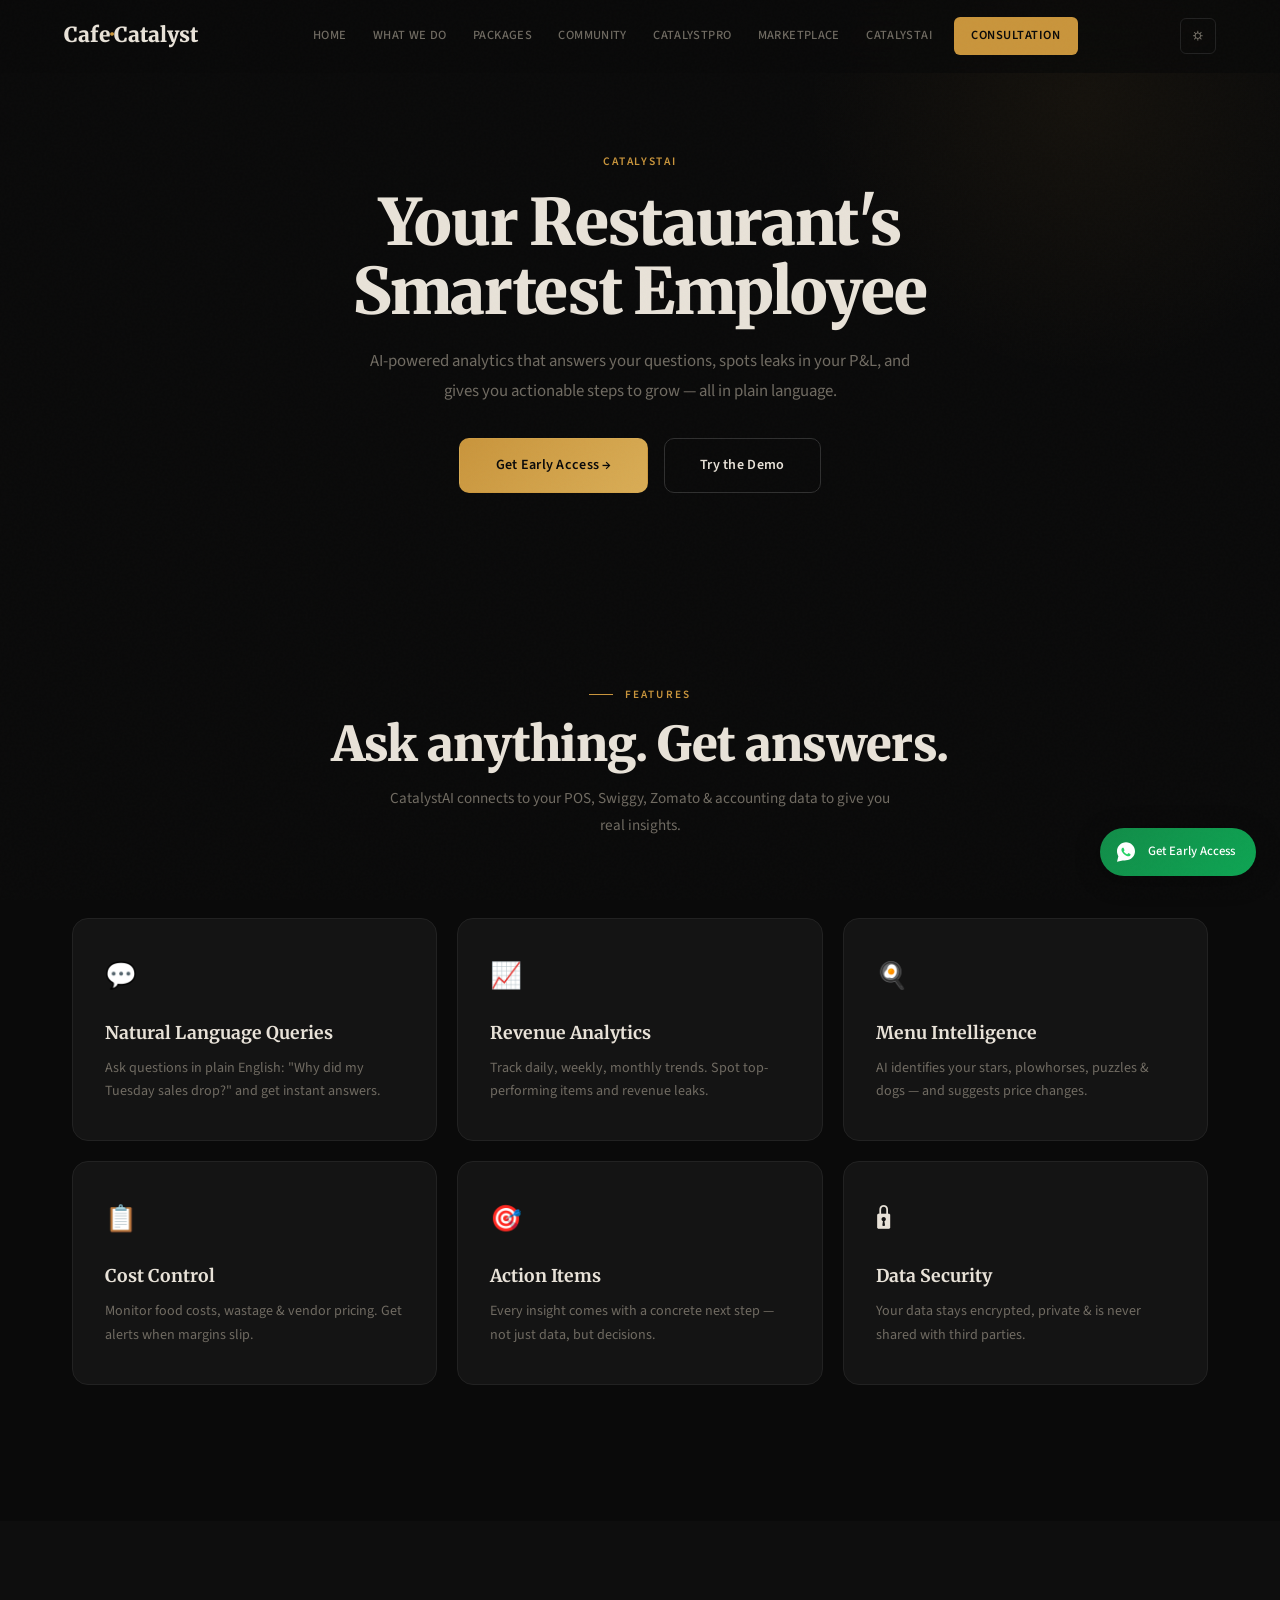
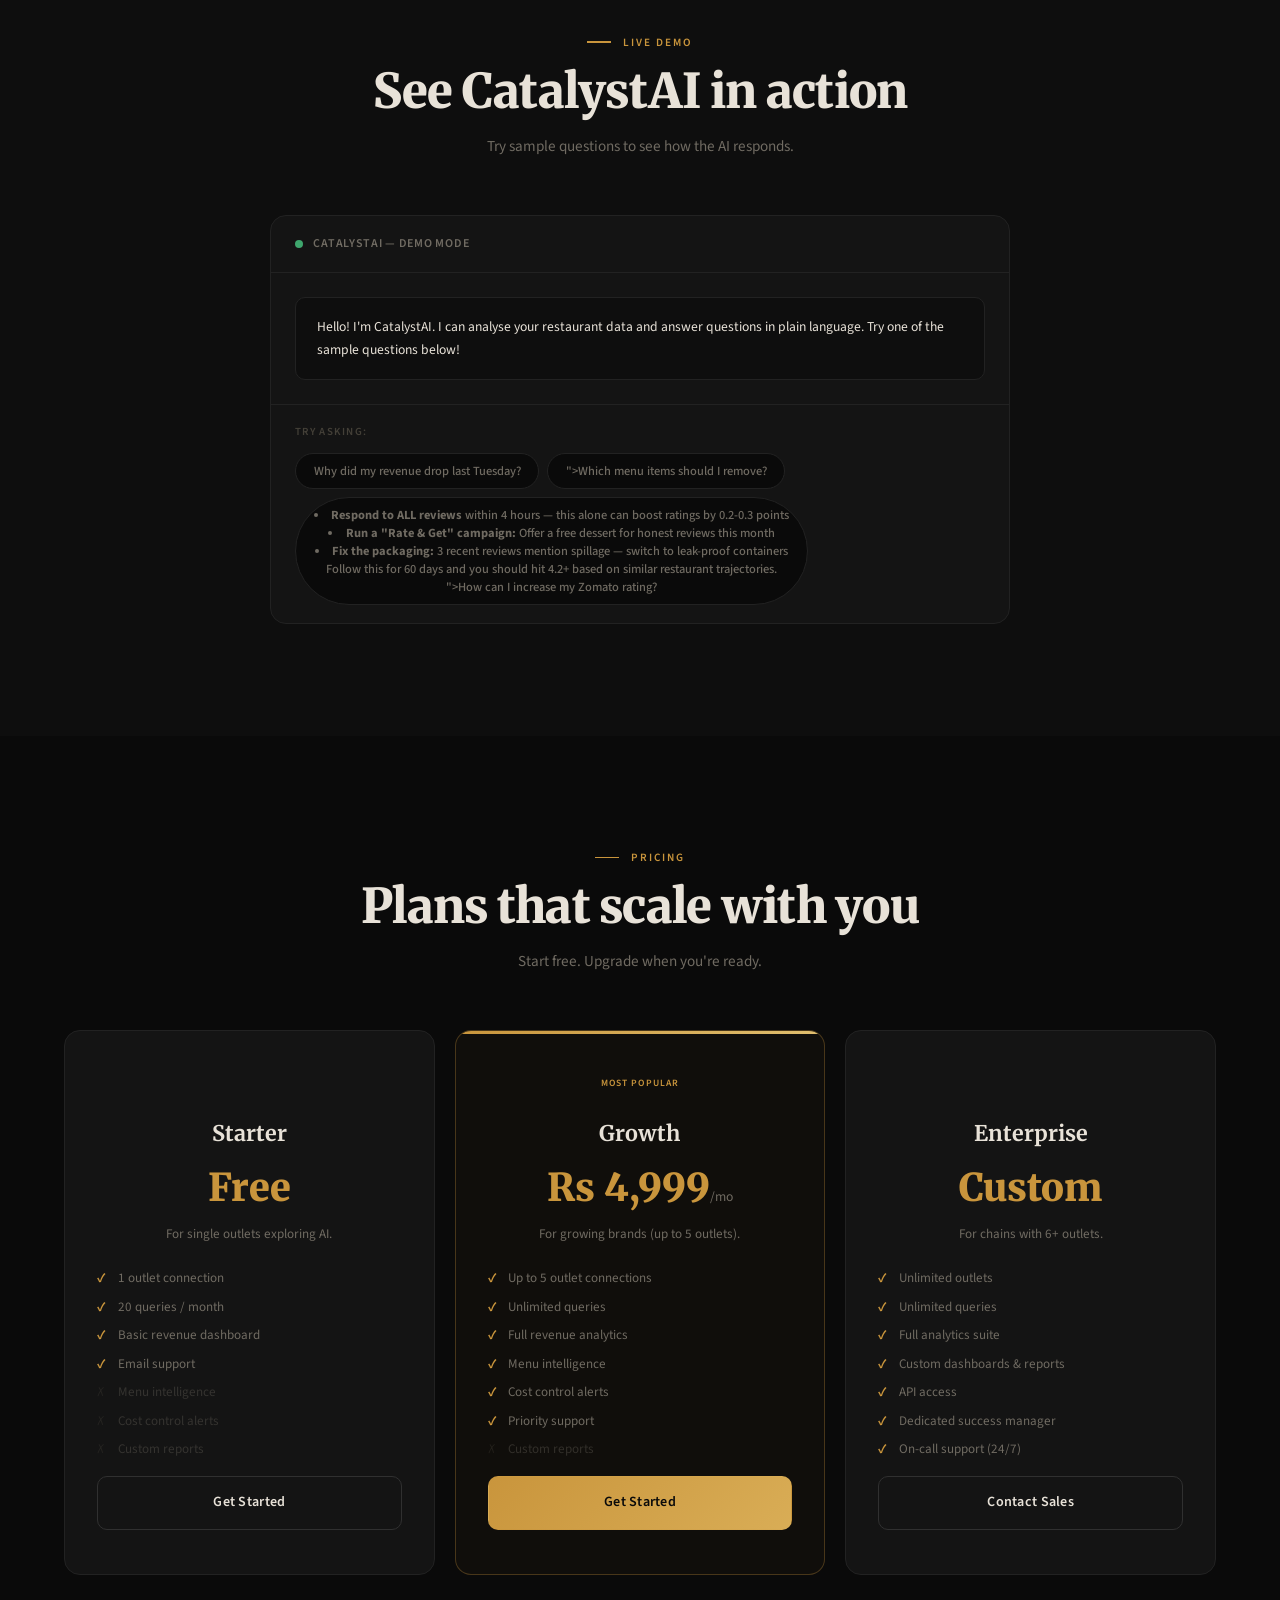
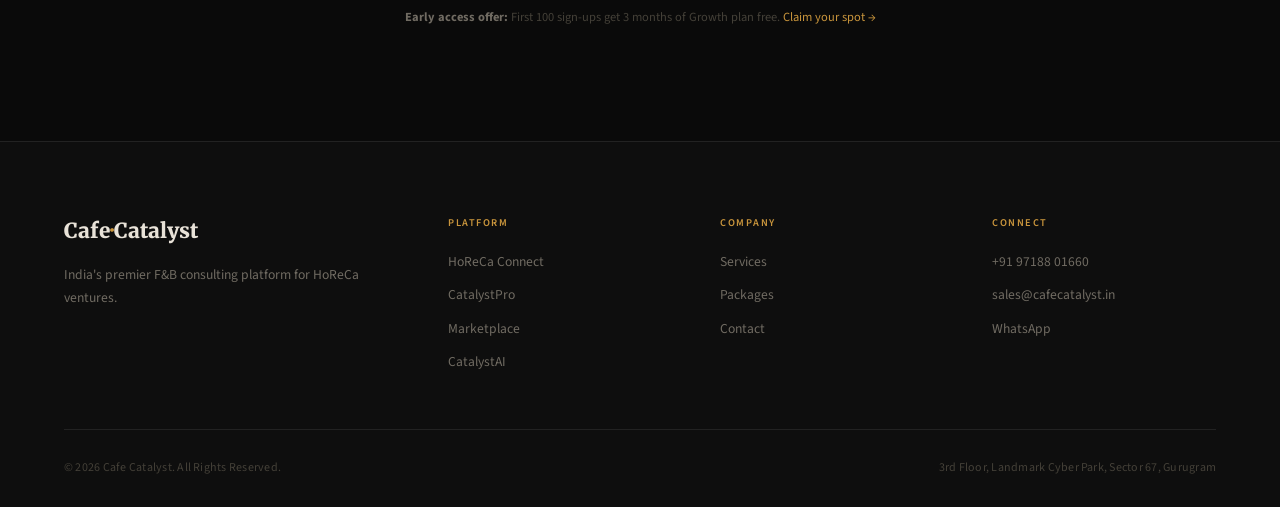
==== commit fcee99a0: "Third Version" ====
--- a/ai.html
+++ b/ai.html
@@ -3,90 +3,103 @@
 <head>
   <meta charset="UTF-8" />
   <meta name="viewport" content="width=device-width, initial-scale=1.0" />
-  <meta name="description" content="AI-powered data analytics for restaurants and cafes. Upload your sales data and get instant insights to optimise your outlet." />
-  <title>CatalystAI – Smart Analytics for HoReCa | Cafe Catalyst</title>
+  <meta name="description" content="CatalystAI — AI-powered analytics for restaurants. Ask questions, get insights, cut costs and grow revenue." />
+  <title>CatalystAI – Cafe Catalyst</title>
   <link rel="preconnect" href="https://fonts.googleapis.com" />
   <link rel="preconnect" href="https://fonts.gstatic.com" crossorigin />
-  <link href="https://fonts.googleapis.com/css2?family=Syne:wght@400;600;700;800&family=Inter:wght@400;500;600&display=swap" rel="stylesheet" />
+  <link href="https://fonts.googleapis.com/css2?family=Merriweather:wght@300;400;700;900&family=Source+Sans+3:wght@300;400;500;600;700&display=swap" rel="stylesheet" />
   <link rel="stylesheet" href="style.css" />
 </head>
 <body>
 
-  <!-- NAVBAR -->
+  <div class="preloader" id="preloader"><span class="preloader-logo">Cafe<span class="logo-dot">&middot;</span>Catalyst</span></div>
+
   <header class="navbar" id="navbar">
     <div class="nav-inner">
-      <a href="index.html" class="nav-logo">Cafe Catalyst</a>
-      <nav class="nav-links" id="navLinks">
-        <a href="index.html"           class="nav-link">Home</a>
-        <a href="index.html#services"  class="nav-link">What We Do</a>
-        <a href="packages.html"        class="nav-link">Packages</a>
-        <a href="community.html"       class="nav-link">Community</a>
-        <a href="pro.html"             class="nav-link">CatalystPro</a>
-        <a href="marketplace.html"     class="nav-link">Marketplace</a>
-        <a href="ai.html"              class="nav-link active">CatalystAI</a>
+      <a href="index.html" class="nav-logo">Cafe<span class="logo-dot">&middot;</span>Catalyst</a>
+      <nav class="nav-links" id="navLinks" aria-label="Main">
+        <a href="index.html" class="nav-link">Home</a>
+        <a href="index.html#services" class="nav-link">What We Do</a>
+        <a href="packages.html" class="nav-link">Packages</a>
+        <a href="community.html" class="nav-link">Community</a>
+        <a href="pro.html" class="nav-link">CatalystPro</a>
+        <a href="marketplace.html" class="nav-link">Marketplace</a>
+        <a href="ai.html" class="nav-link active">CatalystAI</a>
         <a href="index.html#consultation" class="nav-link nav-cta">Consultation</a>
       </nav>
       <div class="nav-actions">
-        <button class="dark-toggle" id="darkToggle" aria-label="Toggle dark mode">🌙</button>
-        <button class="hamburger" id="hamburger" aria-label="Open menu">
-          <span></span><span></span><span></span>
-        </button>
+        <button class="dark-toggle" id="darkToggle" aria-label="Toggle theme">&#9788;</button>
+        <button class="hamburger" id="hamburger" aria-label="Menu"><span></span><span></span><span></span></button>
       </div>
     </div>
-    <nav class="mobile-nav" id="mobileNav">
-      <a href="index.html"              class="mobile-link">Home</a>
-      <a href="index.html#services"     class="mobile-link">What We Do</a>
-      <a href="packages.html"           class="mobile-link">Packages</a>
-      <a href="index.html#consultation" class="mobile-link">Consultation</a>
+    <nav class="mobile-nav" id="mobileNav" aria-label="Mobile">
+      <a href="index.html" class="mobile-link">Home</a>
+      <a href="index.html#services" class="mobile-link">What We Do</a>
+      <a href="packages.html" class="mobile-link">Packages</a>
+      <a href="community.html" class="mobile-link">Community</a>
+      <a href="pro.html" class="mobile-link">CatalystPro</a>
+      <a href="marketplace.html" class="mobile-link">Marketplace</a>
+      <a href="ai.html" class="mobile-link">CatalystAI</a>
+      <a href="index.html#consultation" class="mobile-link cta-link">Book Consultation</a>
     </nav>
   </header>
 
   <!-- HERO -->
-  <section class="page-hero ai-hero">
+  <section class="page-hero">
     <div class="container">
-      <p class="hero-eyebrow">🤖 Powered by Open-Source AI</p>
-      <h1 class="page-hero-title">CatalystAI</h1>
-      <p class="page-hero-sub">Your restaurant's smartest employee — and it works 24/7.</p>
-      <p class="comm-sub">Upload your sales data. Ask questions in plain English. Get actionable insights to cut costs, boost revenue, and run a tighter operation.</p>
-      <div class="hero-btns">
-        <a href="#early-access" class="btn btn-primary">Start Free Trial →</a>
-        <a href="#demo"         class="btn btn-outline">See Live Demo</a>
+      <p class="hero-eyebrow">CatalystAI</p>
+      <h1 class="page-hero-title">Your Restaurant's<br>Smartest Employee</h1>
+      <p class="page-hero-sub">AI-powered analytics that answers your questions, spots leaks in your P&amp;L, and gives you actionable steps to grow &mdash; all in plain language.</p>
+      <div style="display:flex;gap:1rem;justify-content:center;flex-wrap:wrap;margin-top:2rem;">
+        <a href="index.html#consultation" class="btn btn-primary">Get Early Access &rarr;</a>
+        <a href="#demo" class="btn btn-outline">Try the Demo</a>
       </div>
     </div>
   </section>
 
-  <!-- AI CHAT DEMO WIDGET -->
-  <section class="section" id="demo">
+  <!-- FEATURES -->
+  <section class="section">
     <div class="container">
-      <div class="section-header">
-        <p class="section-eyebrow">See It in Action</p>
-        <h2 class="section-title">Ask CatalystAI anything about your outlet</h2>
-        <p class="section-sub">This is a simulated demo. With real data, answers are specific to your outlet.</p>
+      <div class="section-header center">
+        <p class="section-eyebrow">Features</p>
+        <h2 class="section-title">Ask anything. Get answers.</h2>
+        <p class="section-sub">CatalystAI connects to your POS, Swiggy, Zomato &amp; accounting data to give you real insights.</p>
       </div>
-      <div class="ai-demo-wrap reveal">
+      <div class="services-grid">
+        <div class="service-card reveal"><span class="card-icon">&#128172;</span><h3>Natural Language Queries</h3><p>Ask questions in plain English: "Why did my Tuesday sales drop?" and get instant answers.</p></div>
+        <div class="service-card reveal"><span class="card-icon">&#128200;</span><h3>Revenue Analytics</h3><p>Track daily, weekly, monthly trends. Spot top-performing items and revenue leaks.</p></div>
+        <div class="service-card reveal"><span class="card-icon">&#127859;</span><h3>Menu Intelligence</h3><p>AI identifies your stars, plowhorses, puzzles &amp; dogs &mdash; and suggests price changes.</p></div>
+        <div class="service-card reveal"><span class="card-icon">&#128203;</span><h3>Cost Control</h3><p>Monitor food costs, wastage &amp; vendor pricing. Get alerts when margins slip.</p></div>
+        <div class="service-card reveal"><span class="card-icon">&#127919;</span><h3>Action Items</h3><p>Every insight comes with a concrete next step &mdash; not just data, but decisions.</p></div>
+        <div class="service-card reveal"><span class="card-icon">&#128274;</span><h3>Data Security</h3><p>Your data stays encrypted, private &amp; is never shared with third parties.</p></div>
+      </div>
+    </div>
+  </section>
+
+  <!-- LIVE DEMO -->
+  <section class="section section-alt" id="demo">
+    <div class="container">
+      <div class="section-header center">
+        <p class="section-eyebrow">Live Demo</p>
+        <h2 class="section-title">See CatalystAI in action</h2>
+        <p class="section-sub">Try sample questions to see how the AI responds.</p>
+      </div>
+
+      <div class="ai-demo-wrap">
         <div class="ai-chat-window">
           <div class="ai-chat-header">
             <span class="ai-dot"></span>
-            <span class="ai-chat-title">CatalystAI — Your Outlet Analyst</span>
+            <span class="ai-chat-title">CatalystAI &mdash; Demo Mode</span>
           </div>
           <div class="ai-chat-body" id="aiChatBody">
-            <div class="ai-msg user-msg">Why did my Tuesday dinner revenue drop 23% last month?</div>
-            <div class="ai-msg bot-msg">
-              <strong>📊 Based on your sales data, 3 factors contributed:</strong>
-              <ol>
-                <li><strong>Chicken Biryani</strong> (your #1 Tuesday seller) was out of stock 3 Tuesdays</li>
-                <li>Average order value dropped ₹180 — likely due to offer expiry</li>
-                <li>Table turn time increased by 12 min on Tues evenings</li>
-              </ol>
-              <p>💡 <strong>Fix:</strong> Ensure biryani stock, reintroduce the combo offer, and optimize table allocation on Tuesday 7–9pm.</p>
-            </div>
+            <div class="ai-msg bot-msg">Hello! I'm CatalystAI. I can analyse your restaurant data and answer questions in plain language. Try one of the sample questions below!</div>
           </div>
           <div class="ai-demo-questions">
-            <p class="ai-demo-label">Try a sample question:</p>
+            <p class="ai-demo-label">Try asking:</p>
             <div class="ai-q-chips">
-              <button class="ai-chip" data-q="Which dish makes me the most profit? 🍛" data-a="Your top profit dish is <strong>Paneer Tikka Masala</strong> — ₹312 gross margin per serve at 68% GP. It's also your #2 in volume. Consider promoting it via Zomato sponsored listing.">Which dish makes me the most profit? 🍛</button>
-              <button class="ai-chip" data-q="Why is my food cost above 35%? 📉" data-a="Your food cost is <strong>37.2%</strong> this month (benchmark: 28–32%). Top contributors: Chicken (+₹18/kg vs. last month), Dal wastage (1.2kg/day above ideal), and portion drift on Butter Naan (+20g vs. recipe card). Fix: renegotiate chicken contract, enforce portion weights, and address dal prep timing.">Why is my food cost above 35%? 📉</button>
-              <button class="ai-chip" data-q="When is my slowest hour? ⏰" data-a="Your slowest hour is <strong>3 PM – 4 PM</strong> — averaging ₹1,240 in revenue vs. ₹18,500 during peak (8–9 PM). This is 93% below peak. Consider: a Chai &amp; Snacks combo deal at ₹149 for this slot, or reduce kitchen staff during this window to cut ₹4,200/month in labor cost.">When is my slowest hour? ⏰</button>
+              <button class="ai-chip" data-q="Why did my revenue drop last Tuesday?" data-a="Based on your sales data, Tuesday's revenue dropped <strong>22%</strong> compared to the prior week. Here are the key factors:<br><ol><li><strong>Weather impact:</strong> Heavy rainfall reduced footfall by ~35%</li><li><strong>Menu item unavailability:</strong> Your top 2 sellers (Butter Chicken, Paneer Tikka) were 86'd by 7 PM</li><li><strong>Zomato ratings dip:</strong> A 2-star review posted Monday may have affected online orders</li></ol><p><strong>Action:</strong> Consider a rainy-day promo, maintain safety stock for top sellers, and respond to negative reviews within 4 hours.</p>">Why did my revenue drop last Tuesday?</button>
+              <button class="ai-chip" data-q="Which menu items should I remove?" data-a="Based on the last 90 days of sales &amp; cost data, here's your menu engineering breakdown:<br><br><strong>&#9733; Stars (high profit, high volume):</strong> Butter Chicken, Margherita Pizza &mdash; keep promoting<br><strong>&#128008; Plowhorses (low profit, high volume):</strong> Classic Burger, Dal Makhani &mdash; raise price by Rs 20-30<br><strong>&#10068; Puzzles (high profit, low volume):</strong> Truffle Pasta, Lamb Shank &mdash; feature on specials board<br><strong>&#128008; Dogs (low profit, low volume):</strong> Caesar Salad, Fish Fingers &mdash; <strong>consider removing these</strong><br><br><p>Removing the 2 "Dogs" could save ~Rs 15,000/month in ingredient costs alone.</p>">Which menu items should I remove?</button>
+              <button class="ai-chip" data-q="How can I increase my Zomato rating?" data-a="Your current Zomato rating is <strong>3.8</strong>. Here's a targeted plan to reach 4.3+:<br><ol><li><strong>Address the #1 complaint:</strong> 68% of negative reviews mention "delivery time" &mdash; optimise your kitchen prep flow for delivery orders</li><li><strong>Respond to ALL reviews</strong> within 4 hours &mdash; this alone can boost ratings by 0.2-0.3 points</li><li><strong>Run a "Rate &amp; Get" campaign:</strong> Offer a free dessert for honest reviews this month</li><li><strong>Fix the packaging:</strong> 3 recent reviews mention spillage &mdash; switch to leak-proof containers</li></ol><p>Follow this for 60 days and you should hit 4.2+ based on similar restaurant trajectories.</p>">How can I increase my Zomato rating?</button>
             </div>
           </div>
         </div>
@@ -94,160 +107,87 @@
     </div>
   </section>
 
-  <!-- FEATURES -->
-  <section class="section values-section">
+  <!-- PRICING -->
+  <section class="section">
     <div class="container">
-      <div class="section-header">
-        <p class="section-eyebrow">What CatalystAI Can Do</p>
-        <h2 class="section-title">No data science degree required.</h2>
-        <p class="section-sub">Just upload your data and ask.</p>
-      </div>
-      <div class="services-grid">
-        <div class="service-card reveal"><div class="card-icon">📊</div><h3>Sales Analysis</h3><p>Identify revenue trends, peak hours, slow days, and seasonal patterns. Know exactly when and why you earn more.</p></div>
-        <div class="service-card reveal"><div class="card-icon">🍽️</div><h3>Menu Engineering</h3><p>Classify every dish as Star, Plowhorse, Puzzle, or Dog. Know which items to promote, price up, or drop.</p></div>
-        <div class="service-card reveal"><div class="card-icon">💸</div><h3>Cost Optimisation</h3><p>Track food cost %, waste patterns, and recipe costing. Get specific recommendations to reduce COGS by 5–15%.</p></div>
-        <div class="service-card reveal"><div class="card-icon">👥</div><h3>Staffing Insights</h3><p>Match staffing levels to footfall forecasts. Avoid costly overstaffing and revenue-killing understaffing.</p></div>
-        <div class="service-card reveal"><div class="card-icon">📦</div><h3>Inventory Intelligence</h3><p>Predict what to order and how much. Reduce stockouts and wastage with AI-driven procurement suggestions.</p></div>
-        <div class="service-card reveal"><div class="card-icon">🎯</div><h3>Aggregator Reconciliation</h3><p>Upload Zomato/Swiggy payout reports. AI flags discrepancies, calculates net margins, and compares channel performance.</p></div>
-      </div>
-    </div>
-  </section>
-
-  <!-- PRICING -->
-  <section class="section" id="pricing">
-    <div class="container">
-      <div class="section-header">
-        <p class="section-eyebrow">Simple, Honest Pricing</p>
-        <h2 class="section-title">No hidden fees. Cancel anytime.</h2>
-        <p class="section-sub">Powered by open-source AI. Your data never trains anyone's model. Fully private.</p>
+      <div class="section-header center">
+        <p class="section-eyebrow">Pricing</p>
+        <h2 class="section-title">Plans that scale with you</h2>
+        <p class="section-sub">Start free. Upgrade when you're ready.</p>
       </div>
       <div class="pricing-grid">
-
         <div class="price-card reveal">
+          <p class="popular-flag">&nbsp;</p>
           <h3 class="price-tier">Starter</h3>
-          <div class="price-amount">Free<span> forever</span></div>
-          <p class="price-desc">Try it, no card needed</p>
+          <p class="price-amount">Free</p>
+          <p class="price-desc">For single outlets exploring AI.</p>
           <ul class="price-features">
-            <li class="yes">1 outlet</li>
-            <li class="yes">Upload up to 500 rows/month</li>
-            <li class="yes">5 AI queries/month</li>
-            <li class="yes">Basic sales dashboard</li>
-            <li class="no">Menu engineering matrix</li>
-            <li class="no">Aggregator reconciliation</li>
-            <li class="no">Forecasting &amp; staffing</li>
+            <li class="yes">1 outlet connection</li>
+            <li class="yes">20 queries / month</li>
+            <li class="yes">Basic revenue dashboard</li>
+            <li class="yes">Email support</li>
+            <li class="no">Menu intelligence</li>
+            <li class="no">Cost control alerts</li>
+            <li class="no">Custom reports</li>
           </ul>
-          <a href="#early-access" class="btn btn-outline price-btn">Get Started Free</a>
+          <a href="index.html#consultation" class="btn btn-outline price-btn">Get Started</a>
         </div>
-
         <div class="price-card price-popular reveal">
-          <div class="popular-flag">⭐ MOST POPULAR</div>
-          <h3 class="price-tier">Pro</h3>
-          <div class="price-amount">₹799<span>/outlet/mo</span></div>
-          <p class="price-desc">For single outlets serious about growth</p>
+          <p class="popular-flag">Most Popular</p>
+          <h3 class="price-tier">Growth</h3>
+          <p class="price-amount">Rs 4,999<span>/mo</span></p>
+          <p class="price-desc">For growing brands (up to 5 outlets).</p>
           <ul class="price-features">
-            <li class="yes">1 outlet, unlimited data</li>
-            <li class="yes">Unlimited AI queries</li>
-            <li class="yes">Full menu engineering matrix</li>
-            <li class="yes">Aggregator reconciliation</li>
-            <li class="yes">Weekly automated reports</li>
-            <li class="yes">Demand forecasting</li>
-            <li class="yes">Email &amp; WhatsApp support</li>
+            <li class="yes">Up to 5 outlet connections</li>
+            <li class="yes">Unlimited queries</li>
+            <li class="yes">Full revenue analytics</li>
+            <li class="yes">Menu intelligence</li>
+            <li class="yes">Cost control alerts</li>
+            <li class="yes">Priority support</li>
+            <li class="no">Custom reports</li>
           </ul>
-          <a href="#early-access" class="btn btn-primary price-btn">Start 14-day Free Trial →</a>
+          <a href="index.html#consultation" class="btn btn-primary price-btn">Get Started</a>
         </div>
-
         <div class="price-card reveal">
-          <h3 class="price-tier">Chain</h3>
-          <div class="price-amount">₹1,999<span>/mo</span></div>
-          <p class="price-desc">For multi-outlet groups &amp; chains</p>
+          <p class="popular-flag">&nbsp;</p>
+          <h3 class="price-tier">Enterprise</h3>
+          <p class="price-amount">Custom</p>
+          <p class="price-desc">For chains with 6+ outlets.</p>
           <ul class="price-features">
-            <li class="yes">Up to 10 outlets</li>
-            <li class="yes">Everything in Pro</li>
-            <li class="yes">Cross-outlet comparison</li>
-            <li class="yes">Central dashboard</li>
-            <li class="yes">Dedicated account manager</li>
-            <li class="yes">Custom report templates</li>
+            <li class="yes">Unlimited outlets</li>
+            <li class="yes">Unlimited queries</li>
+            <li class="yes">Full analytics suite</li>
+            <li class="yes">Custom dashboards &amp; reports</li>
+            <li class="yes">API access</li>
+            <li class="yes">Dedicated success manager</li>
+            <li class="yes">On-call support (24/7)</li>
           </ul>
-          <a href="#early-access" class="btn btn-outline price-btn">Contact for Demo</a>
+          <a href="index.html#consultation" class="btn btn-outline price-btn">Contact Sales</a>
         </div>
-
       </div>
-      <p class="ai-powered-note">Powered by <strong>Llama 3 / Mistral</strong> via open-source LLMs. Your data never trains anyone's model. Fully private.</p>
-    </div>
-  </section>
-
-  <!-- EARLY ACCESS FORM -->
-  <section class="section contact-section" id="early-access">
-    <div class="container">
-      <div class="section-header">
-        <p class="section-eyebrow">Join the Early Access Waitlist</p>
-        <h2 class="section-title">CatalystAI is in beta.</h2>
-        <p class="section-sub">First 100 outlets get 3 months free on Pro plan. Beta starts Q3 2026.</p>
-      </div>
-      <div class="form-center-wrap">
-        <form class="contact-form comm-form" id="aiForm">
-          <div class="form-row">
-            <div class="form-group">
-              <label for="aiName">Full Name *</label>
-              <input type="text" id="aiName" placeholder="Your full name" required />
-            </div>
-            <div class="form-group">
-              <label for="aiPhone">WhatsApp *</label>
-              <input type="tel" id="aiPhone" placeholder="+91 XXXXX XXXXX" required />
-            </div>
-          </div>
-          <div class="form-row">
-            <div class="form-group">
-              <label for="aiEmail">Email Address *</label>
-              <input type="email" id="aiEmail" placeholder="you@example.com" required />
-            </div>
-            <div class="form-group">
-              <label for="aiOutlets">No. of Outlets</label>
-              <select id="aiOutlets">
-                <option>1 outlet</option>
-                <option>2-5 outlets</option>
-                <option>6-10 outlets</option>
-                <option>10+ outlets</option>
-              </select>
-            </div>
-          </div>
-          <div class="form-group">
-            <label for="aiPlan">Plan Interest</label>
-            <select id="aiPlan">
-              <option>Starter (Free)</option>
-              <option>Pro – ₹799/mo</option>
-              <option>Chain – ₹1,999/mo</option>
-            </select>
-          </div>
-          <button type="submit" class="btn btn-primary form-submit">Claim Early Access →</button>
-          <p class="form-note">Beta starts Q3 2026. We'll WhatsApp you with onboarding details. No spam.</p>
-          <p class="form-success" id="aiSuccess">🚀 You're on the Early Access List! We'll reach out on WhatsApp as soon as beta opens.</p>
-        </form>
-      </div>
+      <p class="ai-powered-note"><strong>Early access offer:</strong> First 100 sign-ups get 3 months of Growth plan free. <a href="index.html#consultation" style="color:var(--accent);">Claim your spot &rarr;</a></p>
     </div>
   </section>
 
   <!-- FOOTER -->
   <footer class="footer">
-    <div class="container footer-inner">
-      <p class="footer-logo">Cafe Catalyst</p>
-      <nav class="footer-nav">
-        <a href="index.html">Home</a>
-        <a href="community.html">Community</a>
-        <a href="pro.html">CatalystPro</a>
-        <a href="marketplace.html">Marketplace</a>
-        <a href="ai.html">CatalystAI</a>
-        <a href="packages.html">Packages</a>
-      </nav>
-      <p class="footer-copy">© <span class="year"></span> Cafe Catalyst. All Rights Reserved.</p>
+    <div class="container">
+      <div class="footer-grid">
+        <div class="footer-brand"><p class="footer-logo">Cafe<span class="logo-dot">&middot;</span>Catalyst</p><p class="footer-tagline">India's premier F&amp;B consulting platform for HoReCa ventures.</p></div>
+        <div class="footer-col"><p class="footer-heading">Platform</p><a href="community.html">HoReCa Connect</a><a href="pro.html">CatalystPro</a><a href="marketplace.html">Marketplace</a><a href="ai.html">CatalystAI</a></div>
+        <div class="footer-col"><p class="footer-heading">Company</p><a href="index.html#services">Services</a><a href="packages.html">Packages</a><a href="index.html#consultation">Contact</a></div>
+        <div class="footer-col"><p class="footer-heading">Connect</p><a href="tel:+919718801660">+91 97188 01660</a><a href="mailto:sales@cafecatalyst.in">sales@cafecatalyst.in</a><a href="https://wa.me/919718801660" target="_blank" rel="noopener">WhatsApp</a></div>
+      </div>
+      <div class="footer-bottom"><p class="footer-copy">&copy; <span id="year"></span> Cafe Catalyst. All Rights Reserved.</p><p class="footer-copy">3rd Floor, Landmark Cyber Park, Sector 67, Gurugram</p></div>
     </div>
   </footer>
 
-  <a href="https://wa.me/919718801660?text=Hi%20Cafe%20Catalyst%2C%20I%20want%20to%20know%20more%20about%20CatalystAI!" class="whatsapp-btn" target="_blank" rel="noopener" aria-label="Chat on WhatsApp">
-    <svg viewBox="0 0 32 32" fill="none" xmlns="http://www.w3.org/2000/svg" width="28" height="28"><path d="M16 3C9.373 3 4 8.373 4 15c0 2.385.67 4.61 1.832 6.5L4 29l7.697-1.813A12.94 12.94 0 0 0 16 27c6.627 0 12-5.373 12-12S22.627 3 16 3Z" fill="#fff"/><path d="M21.5 18.5c-.3-.15-1.77-.87-2.04-.97-.28-.1-.48-.15-.68.15-.2.3-.77.97-.95 1.17-.17.2-.35.22-.65.07-.3-.15-1.27-.47-2.42-1.49-.9-.8-1.5-1.78-1.68-2.08-.17-.3-.02-.46.13-.61.14-.13.3-.35.45-.52.15-.17.2-.3.3-.5.1-.2.05-.37-.02-.52-.08-.15-.68-1.63-.93-2.23-.24-.58-.49-.5-.68-.51-.17-.01-.37-.01-.57-.01s-.52.07-.8.37c-.27.3-1.04 1.02-1.04 2.48s1.07 2.88 1.22 3.08c.15.2 2.1 3.2 5.08 4.49.71.31 1.26.49 1.69.63.71.23 1.36.2 1.87.12.57-.09 1.77-.72 2.02-1.42.25-.7.25-1.3.17-1.42-.07-.12-.27-.2-.57-.35Z" fill="#25D366"/></svg>
-    <span>Chat with Our Experts</span>
+  <a href="https://wa.me/919718801660?text=Hi%20Cafe%20Catalyst%2C%20I'd%20like%20to%20know%20about%20CatalystAI" class="whatsapp-btn" target="_blank" rel="noopener" aria-label="Chat on WhatsApp">
+    <svg viewBox="0 0 32 32" fill="none" width="24" height="24"><path d="M16 3C9.373 3 4 8.373 4 15c0 2.385.67 4.61 1.832 6.5L4 29l7.697-1.813A12.94 12.94 0 0 0 16 27c6.627 0 12-5.373 12-12S22.627 3 16 3Z" fill="#fff"/><path d="M21.5 18.5c-.3-.15-1.77-.87-2.04-.97-.28-.1-.48-.15-.68.15-.2.3-.77.97-.95 1.17-.17.2-.35.22-.65.07-.3-.15-1.27-.47-2.42-1.49-.9-.8-1.5-1.78-1.68-2.08-.17-.3-.02-.46.13-.61.14-.13.3-.35.45-.52.15-.17.2-.3.3-.5.1-.2.05-.37-.02-.52-.08-.15-.68-1.63-.93-2.23-.24-.58-.49-.5-.68-.51-.17-.01-.37-.01-.57-.01s-.52.07-.8.37c-.27.3-1.04 1.02-1.04 2.48s1.07 2.88 1.22 3.08c.15.2 2.1 3.2 5.08 4.49.71.31 1.26.49 1.69.63.71.23 1.36.2 1.87.12.57-.09 1.77-.72 2.02-1.42.25-.7.25-1.3.17-1.42-.07-.12-.27-.2-.57-.35Z" fill="#25D366"/></svg>
+    <span>Get Early Access</span>
   </a>
 
+  <button class="back-to-top" id="backToTop" aria-label="Back to top">&uarr;</button>
   <script src="script.js"></script>
 </body>
 </html>
--- a/style.css
+++ b/style.css
@@ -1,837 +1,1067 @@
-/* ═══════════════════════════════════════════════════════════
-   CAFE CATALYST — style.css
-   One stylesheet shared across all pages.
-   ═══════════════════════════════════════════════════════════ */
-
-/* ── TOKENS ─────────────────────────────────────────────── */
+/* ═══════════════════════════════════════════════════
+   CAFE CATALYST — style.css v4
+   Merriweather + Source Sans 3
+   Pop-out hover with sibling dimming
+═══════════════════════════════════════════════════ */
+
+/* ── TOKENS ─────────────────────────────────────── */
 :root {
-  --bg:          #ffffff;
-  --bg-alt:      #f6f7f9;
-  --surface:     #ffffff;
-  --border:      #e4e6ea;
-  --text:        #111827;
-  --text-muted:  #6b7280;
-  --accent:      #e84a0c;
-  --accent-dark: #c43c08;
-  --accent-green:#16a34a;
-  --nav-h:       68px;
-  --radius:      12px;
-  --shadow:      0 2px 16px rgba(0,0,0,.08);
-  --shadow-lg:   0 8px 40px rgba(0,0,0,.12);
-  --font-display:'Syne', sans-serif;
-  --font-body:   'Inter', sans-serif;
-  --transition:  .25s ease;
-}
-
-body.dark {
-  --bg:         #0f1117;
-  --bg-alt:     #181c26;
-  --surface:    #1e2332;
-  --border:     #2d3348;
-  --text:       #f1f3f9;
-  --text-muted: #8b92a8;
-  --shadow:     0 2px 16px rgba(0,0,0,.35);
-  --shadow-lg:  0 8px 40px rgba(0,0,0,.5);
-}
-
-/* ── RESET ───────────────────────────────────────────────── */
+  --bg:            #0a0a0a;
+  --bg-alt:        #0e0e0e;
+  --surface:       #141414;
+  --surface-hover: #1a1a1a;
+  --border:        #222;
+  --border-light:  #303030;
+  --accent:        #c9953c;
+  --accent-hover:  #daa94f;
+  --accent-glow:   rgba(201,149,60,0.14);
+  --accent-subtle: rgba(201,149,60,0.05);
+  --text:          #e8e2d8;
+  --text-muted:    #706b62;
+  --text-dim:      #444038;
+  --danger:        #d94848;
+  --success:       #3ea66d;
+  --nav-h:         72px;
+  --radius:        10px;
+  --radius-lg:     16px;
+  --shadow:        0 2px 20px rgba(0,0,0,0.4);
+  --shadow-lg:     0 12px 48px rgba(0,0,0,0.5);
+  --shadow-card:   0 8px 32px rgba(0,0,0,0.3);
+  --shadow-glow:   0 0 30px rgba(201,149,60,0.08);
+  --bounce:        cubic-bezier(0.34, 1.56, 0.64, 1);
+  --font-display:  'Merriweather', Georgia, serif;
+  --font-body:     'Source Sans 3', -apple-system, BlinkMacSystemFont, sans-serif;
+  --transition:    0.3s cubic-bezier(0.4,0,0.2,1);
+  --transition-slow: 0.5s cubic-bezier(0.4,0,0.2,1);
+}
+
+body.light {
+  --bg:            #f4f1eb;
+  --bg-alt:        #ece8e0;
+  --surface:       #ffffff;
+  --surface-hover: #faf8f5;
+  --border:        #d5cfc5;
+  --border-light:  #c0b9ad;
+  --text:          #1a1610;
+  --text-muted:    #6e6658;
+  --text-dim:      #a09888;
+  --accent-glow:   rgba(201,149,60,0.10);
+  --accent-subtle: rgba(201,149,60,0.04);
+  --shadow:        0 2px 16px rgba(0,0,0,0.06);
+  --shadow-lg:     0 12px 40px rgba(0,0,0,0.08);
+  --shadow-card:   0 6px 24px rgba(0,0,0,0.06);
+  --shadow-glow:   0 0 30px rgba(201,149,60,0.06);
+}
+
+
+/* ── RESET ──────────────────────────────────────── */
 *, *::before, *::after { box-sizing: border-box; margin: 0; padding: 0; }
-html { scroll-behavior: smooth; }
+html { scroll-behavior: smooth; scroll-padding-top: var(--nav-h); }
 body {
   font-family: var(--font-body);
+  font-size: 1rem;
+  font-weight: 400;
+  line-height: 1.7;
   background: var(--bg);
   color: var(--text);
   transition: background var(--transition), color var(--transition);
-  line-height: 1.6;
-}
+  -webkit-font-smoothing: antialiased;
+  -moz-osx-font-smoothing: grayscale;
+  overflow-x: hidden;
+}
+::selection { background: var(--accent); color: #0a0a0a; }
+::-webkit-scrollbar { width: 6px; }
+::-webkit-scrollbar-track { background: var(--bg); }
+::-webkit-scrollbar-thumb { background: var(--border-light); border-radius: 3px; }
+::-webkit-scrollbar-thumb:hover { background: var(--accent); }
 a { text-decoration: none; color: inherit; }
 img { display: block; max-width: 100%; }
 ul { list-style: none; }
-input, select, textarea, button { font-family: inherit; }
-
-/* ── LAYOUT ──────────────────────────────────────────────── */
-.container {
-  width: min(1200px, 92%);
-  margin-inline: auto;
-}
-
-/* ── NAVBAR ──────────────────────────────────────────────── */
+input, select, textarea, button { font-family: inherit; font-size: inherit; }
+:focus-visible { outline: 2px solid var(--accent); outline-offset: 2px; }
+
+
+/* ── GRAIN ──────────────────────────────────────── */
+body::after {
+  content: '';
+  position: fixed;
+  inset: 0;
+  background-image: url("data:image/svg+xml,%3Csvg viewBox='0 0 512 512' xmlns='http://www.w3.org/2000/svg'%3E%3Cfilter id='n'%3E%3CfeTurbulence type='fractalNoise' baseFrequency='0.7' numOctaves='4' stitchTiles='stitch'/%3E%3C/filter%3E%3Crect width='100%25' height='100%25' filter='url(%23n)'/%3E%3C/svg%3E");
+  opacity: 0.018;
+  pointer-events: none;
+  z-index: 10000;
+}
+
+
+/* ── PRELOADER ──────────────────────────────────── */
+.preloader {
+  position: fixed; inset: 0;
+  z-index: 99999;
+  background: var(--bg);
+  display: flex; align-items: center; justify-content: center;
+  transition: opacity 0.6s ease, visibility 0.6s ease;
+}
+.preloader.hidden { opacity: 0; visibility: hidden; pointer-events: none; }
+.preloader-logo {
+  font-family: var(--font-display); font-weight: 900; font-size: 2rem;
+  color: var(--accent);
+  animation: prePulse 1.4s ease-in-out infinite;
+}
+@keyframes prePulse {
+  0%, 100% { opacity: 0.3; transform: scale(0.97); }
+  50%      { opacity: 1;   transform: scale(1); }
+}
+
+
+/* ── LAYOUT ─────────────────────────────────────── */
+.container { width: min(1200px, 90%); margin-inline: auto; }
+
+
+/* ── NAVBAR ─────────────────────────────────────── */
 .navbar {
-  position: fixed;
-  top: 0; left: 0; right: 0;
-  z-index: 100;
-  background: var(--bg);
+  position: fixed; top: 0; left: 0; right: 0;
+  z-index: 1000;
+  background: rgba(10,10,10,0.75);
+  backdrop-filter: blur(28px) saturate(1.3);
+  -webkit-backdrop-filter: blur(28px) saturate(1.3);
+  border-bottom: 1px solid transparent;
+  transition: border-color var(--transition), box-shadow var(--transition);
+}
+body.light .navbar { background: rgba(244,241,235,0.85); }
+.navbar.scrolled { border-bottom-color: var(--border); box-shadow: 0 1px 24px rgba(0,0,0,0.2); }
+.nav-inner {
+  display: flex; align-items: center; justify-content: space-between;
+  height: var(--nav-h); width: min(1200px, 90%); margin-inline: auto; gap: 1rem;
+}
+.nav-logo {
+  font-family: var(--font-display); font-weight: 900; font-size: 1.3rem;
+  color: var(--text); flex-shrink: 0; transition: opacity var(--transition);
+}
+.nav-logo:hover { opacity: 0.8; }
+.logo-dot { color: var(--accent); }
+.nav-links { display: flex; align-items: center; gap: 0.05rem; }
+.nav-link {
+  font-family: var(--font-body); font-size: 0.78rem; font-weight: 500;
+  letter-spacing: 0.03em; text-transform: uppercase;
+  padding: 0.5rem 0.8rem; border-radius: 6px;
+  color: var(--text-muted); transition: color var(--transition);
+  position: relative; white-space: nowrap;
+}
+.nav-link::after {
+  content: ''; position: absolute; bottom: 3px; left: 50%;
+  width: 0; height: 1.5px; background: var(--accent);
+  transition: width 0.35s ease, left 0.35s ease;
+}
+.nav-link:hover { color: var(--text); }
+.nav-link:hover::after { width: 50%; left: 25%; }
+.nav-link.active { color: var(--accent); }
+.nav-link.active::after { width: 50%; left: 25%; }
+.nav-cta {
+  background: var(--accent) !important; color: #0a0a0a !important;
+  font-weight: 600; border-radius: 6px; padding: 0.5rem 1.1rem;
+  margin-left: 0.5rem; letter-spacing: 0.04em;
+}
+.nav-cta::after { display: none; }
+.nav-cta:hover { background: var(--accent-hover) !important; }
+.nav-actions { display: flex; align-items: center; gap: 0.5rem; flex-shrink: 0; }
+.dark-toggle {
+  background: none; border: 1px solid var(--border); border-radius: 6px;
+  width: 36px; height: 36px; cursor: pointer; font-size: 1rem;
+  color: var(--text-muted); transition: all var(--transition);
+  display: flex; align-items: center; justify-content: center;
+}
+.dark-toggle:hover { border-color: var(--accent); color: var(--accent); }
+.hamburger {
+  display: none; flex-direction: column; gap: 5px; background: none; border: none;
+  cursor: pointer; width: 36px; height: 36px;
+  align-items: center; justify-content: center; padding: 0;
+}
+.hamburger span {
+  display: block; width: 20px; height: 1.5px;
+  background: var(--text); border-radius: 1px;
+  transition: var(--transition); transform-origin: center;
+}
+.hamburger.open span:nth-child(1) { transform: translateY(6.5px) rotate(45deg); }
+.hamburger.open span:nth-child(2) { opacity: 0; }
+.hamburger.open span:nth-child(3) { transform: translateY(-6.5px) rotate(-45deg); }
+
+
+/* ── MOBILE NAV ─────────────────────────────────── */
+.mobile-nav {
+  position: fixed; top: var(--nav-h); left: 0; right: 0; bottom: 0;
+  z-index: 999; background: var(--bg);
+  display: flex; flex-direction: column; padding: 2.5rem;
+  opacity: 0; visibility: hidden; pointer-events: none;
+  transition: opacity 0.35s ease, visibility 0.35s ease;
+  overflow-y: auto;
+}
+.mobile-nav.open { opacity: 1; visibility: visible; pointer-events: all; }
+.mobile-link {
+  font-family: var(--font-display); font-size: 1.5rem; font-weight: 700;
+  color: var(--text-muted); padding: 1.1rem 0;
   border-bottom: 1px solid var(--border);
-  transition: background var(--transition), box-shadow var(--transition);
-}
-.navbar.scrolled { box-shadow: var(--shadow); }
-.nav-inner {
-  display: flex;
-  align-items: center;
-  justify-content: space-between;
-  height: var(--nav-h);
-  width: min(1200px, 92%);
-  margin-inline: auto;
-  gap: 1rem;
-}
-.nav-logo {
-  font-family: var(--font-display);
-  font-weight: 800;
-  font-size: 1.25rem;
-  color: var(--accent);
-  flex-shrink: 0;
-}
-.nav-links {
-  display: flex;
-  align-items: center;
-  gap: .25rem;
-  flex-wrap: nowrap;
-}
-.nav-link {
-  font-size: .82rem;
-  font-weight: 500;
-  padding: .4rem .65rem;
-  border-radius: 6px;
-  color: var(--text-muted);
-  transition: color var(--transition), background var(--transition);
-  white-space: nowrap;
-}
-.nav-link:hover, .nav-link.active { color: var(--text); background: var(--bg-alt); }
-.nav-cta {
-  background: var(--accent);
-  color: #fff !important;
-  border-radius: 6px;
-  padding: .4rem .9rem;
-}
-.nav-cta:hover { background: var(--accent-dark); }
-.nav-actions { display: flex; align-items: center; gap: .5rem; flex-shrink: 0; }
-.dark-toggle {
-  background: none;
-  border: 1px solid var(--border);
-  border-radius: 6px;
-  padding: .35rem .5rem;
-  cursor: pointer;
-  font-size: 1rem;
-  color: var(--text);
-  transition: background var(--transition);
-}
-.dark-toggle:hover { background: var(--bg-alt); }
-.hamburger {
-  display: none;
-  flex-direction: column;
-  gap: 5px;
-  background: none;
-  border: none;
-  cursor: pointer;
-  padding: .4rem;
-}
-.hamburger span {
-  display: block;
-  width: 22px; height: 2px;
-  background: var(--text);
-  border-radius: 2px;
-  transition: var(--transition);
-}
-
-/* Mobile nav */
-.mobile-nav {
-  display: none;
-  flex-direction: column;
-  gap: 0;
-  border-top: 1px solid var(--border);
-  padding: .5rem 0;
-  background: var(--bg);
-}
-.mobile-nav.open { display: flex; }
-.mobile-link {
-  padding: .75rem 1.5rem;
-  font-size: .9rem;
-  font-weight: 500;
-  color: var(--text-muted);
-  transition: color var(--transition), background var(--transition);
-}
-.mobile-link:hover { color: var(--text); background: var(--bg-alt); }
-
-/* ── BUTTONS ─────────────────────────────────────────────── */
+  transition: color var(--transition), padding-left var(--transition), opacity 0.35s ease, transform 0.35s ease;
+  opacity: 0; transform: translateX(-16px);
+}
+.mobile-nav.open .mobile-link { opacity: 1; transform: translateX(0); }
+.mobile-nav.open .mobile-link:nth-child(1) { transition-delay: 0.03s; }
+.mobile-nav.open .mobile-link:nth-child(2) { transition-delay: 0.06s; }
+.mobile-nav.open .mobile-link:nth-child(3) { transition-delay: 0.09s; }
+.mobile-nav.open .mobile-link:nth-child(4) { transition-delay: 0.12s; }
+.mobile-nav.open .mobile-link:nth-child(5) { transition-delay: 0.15s; }
+.mobile-nav.open .mobile-link:nth-child(6) { transition-delay: 0.18s; }
+.mobile-nav.open .mobile-link:nth-child(7) { transition-delay: 0.21s; }
+.mobile-nav.open .mobile-link:nth-child(8) { transition-delay: 0.24s; }
+.mobile-link:hover { color: var(--accent); padding-left: 0.5rem; }
+.mobile-link.cta-link { color: var(--accent); border-bottom: none; margin-top: 1.5rem; font-size: 1.2rem; }
+
+
+/* ── BUTTONS ────────────────────────────────────── */
 .btn {
-  display: inline-flex;
-  align-items: center;
-  justify-content: center;
-  gap: .4rem;
-  padding: .75rem 1.6rem;
-  border-radius: var(--radius);
-  font-size: .95rem;
-  font-weight: 600;
-  cursor: pointer;
+  display: inline-flex; align-items: center; justify-content: center;
+  gap: 0.5rem; padding: 0.9rem 2.2rem; border-radius: var(--radius);
+  font-family: var(--font-body); font-size: 0.88rem; font-weight: 600;
+  letter-spacing: 0.02em; cursor: pointer;
+  transition: all var(--transition); border: 1.5px solid transparent;
+}
+.btn-primary {
+  background: linear-gradient(135deg, var(--accent), #d9ad56);
+  color: #0a0a0a; border-color: transparent;
+}
+.btn-primary:hover {
+  background: linear-gradient(135deg, var(--accent-hover), #e4bf6a);
+  transform: translateY(-3px);
+  box-shadow: 0 10px 35px rgba(201,149,60,0.3), var(--shadow-glow);
+}
+.btn-primary:active { transform: translateY(-1px); }
+.btn-outline { background: transparent; color: var(--text); border-color: var(--border-light); }
+.btn-outline:hover {
+  border-color: var(--accent); color: var(--accent);
+  transform: translateY(-3px); box-shadow: 0 6px 24px rgba(0,0,0,0.15);
+}
+.btn-outline:active { transform: translateY(-1px); }
+
+
+/* ── HERO ───────────────────────────────────────── */
+.hero {
+  min-height: 100svh; display: flex; align-items: center; justify-content: center;
+  padding: calc(var(--nav-h) + 4rem) 0 5rem;
+  position: relative; overflow: hidden; background: var(--bg);
+}
+.hero::before {
+  content: ''; position: absolute;
+  width: 700px; height: 700px; border-radius: 50%;
+  background: radial-gradient(circle, rgba(201,149,60,0.07) 0%, transparent 65%);
+  top: -200px; right: -150px; pointer-events: none;
+  animation: orbFloat 14s ease-in-out infinite;
+}
+.hero::after {
+  content: ''; position: absolute;
+  width: 500px; height: 500px; border-radius: 50%;
+  background: radial-gradient(circle, rgba(201,149,60,0.04) 0%, transparent 65%);
+  bottom: -100px; left: -100px; pointer-events: none;
+  animation: orbFloat 18s ease-in-out infinite reverse;
+}
+@keyframes orbFloat {
+  0%, 100% { transform: translate(0,0) scale(1); }
+  33%      { transform: translate(20px,-15px) scale(1.03); }
+  66%      { transform: translate(-10px,10px) scale(0.97); }
+}
+.hero-inner { width: min(920px, 90%); text-align: center; position: relative; z-index: 1; }
+.hero-tag {
+  display: inline-flex; align-items: center; gap: 0.65rem;
+  font-family: var(--font-body); font-size: 0.75rem; font-weight: 500;
+  letter-spacing: 0.1em; text-transform: uppercase; color: var(--accent);
+  margin-bottom: 2.5rem; padding: 0.55rem 1.4rem;
+  border: 1px solid var(--border-light); border-radius: 100px;
+  background: var(--accent-subtle); transition: all var(--transition);
+}
+.hero-tag:hover { border-color: var(--accent); background: var(--accent-glow); }
+.hero-tag-dot {
+  width: 6px; height: 6px; border-radius: 50%; background: var(--accent);
+  animation: pulse 2s ease-in-out infinite; flex-shrink: 0;
+}
+@keyframes pulse {
+  0%, 100% { opacity: 1; box-shadow: 0 0 0 0 rgba(201,149,60,0.5); }
+  50%      { opacity: 0.6; box-shadow: 0 0 0 8px rgba(201,149,60,0); }
+}
+.hero-heading {
+  font-family: var(--font-display); font-weight: 900;
+  font-size: clamp(3rem, 7.5vw, 6rem); line-height: 1.05;
+  color: var(--text); margin-bottom: 1.5rem; letter-spacing: -0.02em;
+}
+.hero-accent {
+  background: linear-gradient(135deg, var(--accent), #e0be6e, var(--accent));
+  -webkit-background-clip: text; -webkit-text-fill-color: transparent;
+  background-clip: text; font-style: italic;
+  background-size: 200% 200%; animation: shimmer 4s ease-in-out infinite;
+}
+@keyframes shimmer {
+  0%, 100% { background-position: 0% 50%; }
+  50%      { background-position: 100% 50%; }
+}
+.hero-sub {
+  font-family: var(--font-body); font-size: 1.1rem; font-weight: 400;
+  line-height: 1.8; color: var(--text-muted);
+  max-width: 580px; margin-inline: auto; margin-bottom: 2.5rem;
+}
+.hero-btns { display: flex; gap: 1rem; justify-content: center; flex-wrap: wrap; margin-bottom: 4.5rem; }
+.hero-stats {
+  display: flex; align-items: center; justify-content: center; gap: 0; flex-wrap: wrap;
+  background: var(--surface); border: 1px solid var(--border);
+  border-radius: var(--radius-lg); overflow: hidden;
+  max-width: 620px; margin-inline: auto;
+  transition: border-color var(--transition), box-shadow var(--transition);
+}
+.hero-stats:hover { border-color: var(--border-light); box-shadow: var(--shadow-glow); }
+.stat { text-align: center; padding: 1.75rem 2.5rem; flex: 1; min-width: 150px; position: relative; }
+.stat:not(:last-child)::after {
+  content: ''; position: absolute; right: 0; top: 20%; height: 60%; width: 1px; background: var(--border);
+}
+.stat-num {
+  font-family: var(--font-display); font-weight: 900; font-size: 2.6rem;
+  color: var(--accent); display: inline; line-height: 1;
+}
+.stat-plus {
+  font-family: var(--font-display); font-weight: 900; font-size: 1.6rem;
+  color: var(--accent); opacity: 0.5;
+}
+.stat-label {
+  display: block; font-family: var(--font-body); font-size: 0.7rem; font-weight: 500;
+  color: var(--text-muted); text-transform: uppercase; letter-spacing: 0.1em; margin-top: 0.4rem;
+}
+
+
+/* ── PAGE HERO ──────────────────────────────────── */
+.page-hero {
+  padding: calc(var(--nav-h) + 5rem) 0 5rem; text-align: center;
+  background: var(--bg); position: relative; overflow: hidden;
+}
+.page-hero::before {
+  content: ''; position: absolute;
+  width: 600px; height: 600px; border-radius: 50%;
+  background: radial-gradient(circle, rgba(201,149,60,0.06) 0%, transparent 65%);
+  top: -200px; right: -100px; pointer-events: none;
+  animation: orbFloat 16s ease-in-out infinite;
+}
+.page-hero > .container { position: relative; z-index: 1; }
+.hero-eyebrow {
+  font-family: var(--font-body); font-size: 0.72rem; font-weight: 600;
+  letter-spacing: 0.15em; text-transform: uppercase; color: var(--accent); margin-bottom: 1rem;
+}
+.page-hero-title {
+  font-family: var(--font-display); font-weight: 900;
+  font-size: clamp(2.2rem, 5.5vw, 4rem); line-height: 1.08;
+  color: var(--text); letter-spacing: -0.02em; margin-bottom: 1.25rem;
+}
+.page-hero-sub {
+  font-size: 1.05rem; font-weight: 400; color: var(--text-muted);
+  max-width: 560px; margin-inline: auto; line-height: 1.8; margin-bottom: 0.75rem;
+}
+.comm-sub {
+  font-size: 0.95rem; color: var(--text-muted);
+  max-width: 540px; margin-inline: auto; line-height: 1.8; margin-bottom: 2.5rem;
+}
+.comm-badges { display: flex; flex-wrap: wrap; gap: 0.6rem; justify-content: center; margin-top: 1.5rem; }
+.comm-badges span {
+  font-size: 0.75rem; font-weight: 500;
+  background: var(--surface); border: 1px solid var(--border);
+  border-radius: 100px; padding: 0.4rem 0.9rem; color: var(--text-muted);
   transition: all var(--transition);
-  border: 2px solid transparent;
-}
-.btn-primary {
-  background: var(--accent);
-  color: #fff;
-  border-color: var(--accent);
-}
-.btn-primary:hover { background: var(--accent-dark); border-color: var(--accent-dark); transform: translateY(-2px); box-shadow: 0 6px 20px rgba(232,74,12,.3); }
-.btn-outline {
-  background: transparent;
-  color: var(--text);
-  border-color: var(--border);
-}
-.btn-outline:hover { border-color: var(--accent); color: var(--accent); transform: translateY(-2px); }
-
-/* ── HERO ────────────────────────────────────────────────── */
-.hero {
-  min-height: 100svh;
-  display: flex;
-  align-items: center;
-  background: var(--bg);
-  padding-top: calc(var(--nav-h) + 2rem);
-  padding-bottom: 4rem;
-}
-.hero-inner {
-  width: min(800px, 92%);
-  margin-inline: auto;
-  text-align: center;
-}
-.hero-eyebrow {
-  font-size: .85rem;
-  font-weight: 600;
-  letter-spacing: .06em;
-  text-transform: uppercase;
-  color: var(--accent);
-  margin-bottom: 1.25rem;
-}
-.hero-heading {
-  font-family: var(--font-display);
-  font-weight: 800;
-  font-size: clamp(2.2rem, 6vw, 4rem);
-  line-height: 1.1;
-  color: var(--text);
-  margin-bottom: 1.25rem;
-}
-.hero-accent { color: var(--accent); }
-.hero-sub {
-  font-size: 1.1rem;
-  color: var(--text-muted);
-  max-width: 600px;
-  margin-inline: auto;
-  margin-bottom: 2rem;
-}
-.hero-btns {
-  display: flex;
-  gap: 1rem;
-  justify-content: center;
-  flex-wrap: wrap;
-  margin-bottom: 3rem;
-}
-.hero-stats {
-  display: flex;
-  align-items: center;
-  justify-content: center;
-  gap: 2.5rem;
-  flex-wrap: wrap;
-  padding: 2rem;
-  background: var(--bg-alt);
-  border-radius: var(--radius);
-  border: 1px solid var(--border);
-}
-.stat { text-align: center; }
-.stat-num {
-  font-family: var(--font-display);
-  font-weight: 800;
-  font-size: 2.4rem;
-  color: var(--accent);
-  display: inline-block;
-}
-.stat-plus { font-family: var(--font-display); font-weight: 800; font-size: 2rem; color: var(--accent); }
-.stat-label { display: block; font-size: .8rem; color: var(--text-muted); font-weight: 500; margin-top: .25rem; }
-.stat-divider { width: 1px; height: 48px; background: var(--border); }
-
-/* ── PAGE HERO (inner pages) ─────────────────────────────── */
-.page-hero {
-  padding: calc(var(--nav-h) + 4rem) 0 4rem;
-  text-align: center;
-  background: var(--bg);
-}
-.page-hero-title {
-  font-family: var(--font-display);
-  font-weight: 800;
-  font-size: clamp(2rem, 5vw, 3.4rem);
-  line-height: 1.1;
-  margin-bottom: 1rem;
-}
-.page-hero-sub {
-  font-size: 1.2rem;
-  color: var(--text-muted);
-  max-width: 640px;
-  margin-inline: auto;
-  margin-bottom: .75rem;
-}
-.comm-sub {
-  font-size: 1rem;
-  color: var(--text-muted);
-  max-width: 580px;
-  margin-inline: auto;
-  margin-bottom: 2rem;
-}
-.community-hero { background: linear-gradient(135deg, var(--bg) 60%, #fff7f5 100%); }
-.pro-hero        { background: linear-gradient(135deg, var(--bg) 60%, #f0fdf4 100%); }
-.mkt-hero        { background: linear-gradient(135deg, var(--bg) 60%, #fefce8 100%); }
-.ai-hero         { background: linear-gradient(135deg, var(--bg) 60%, #eff6ff 100%); }
-
-.comm-badges {
-  display: flex;
-  flex-wrap: wrap;
-  gap: .6rem;
-  justify-content: center;
-  margin-top: 1.5rem;
-}
-.comm-badges span {
-  font-size: .8rem;
-  font-weight: 500;
-  background: var(--bg-alt);
-  border: 1px solid var(--border);
-  border-radius: 100px;
-  padding: .35rem .8rem;
-  color: var(--text-muted);
-}
-
-/* Community / Pro stats bar */
-.comm-stats-bar { background: var(--accent); padding: 2rem 0; }
-.comm-stats-inner {
-  display: flex;
-  justify-content: center;
-  gap: 3rem;
-  flex-wrap: wrap;
-}
+}
+.comm-badges span:hover { border-color: var(--border-light); }
+
+
+/* ── STATS BAR ──────────────────────────────────── */
+.comm-stats-bar { background: linear-gradient(135deg, var(--accent), #b8852e); padding: 2.5rem 0; }
+.comm-stats-inner { display: flex; justify-content: center; gap: 4rem; flex-wrap: wrap; }
 .comm-stat { text-align: center; }
 .comm-num {
-  display: block;
-  font-family: var(--font-display);
-  font-weight: 800;
-  font-size: 2rem;
-  color: #fff;
-}
-.comm-label { font-size: .8rem; color: rgba(255,255,255,.8); font-weight: 500; }
-
-/* ── SECTIONS ────────────────────────────────────────────── */
-.section { padding: 5rem 0; }
-.values-section { background: var(--bg-alt); }
-.section-header { text-align: center; margin-bottom: 3rem; }
+  display: block; font-family: var(--font-display); font-weight: 900;
+  font-size: 2.4rem; color: #0a0a0a; line-height: 1;
+}
+.comm-label {
+  font-family: var(--font-body); font-size: 0.72rem; color: rgba(10,10,10,0.5);
+  font-weight: 600; text-transform: uppercase; letter-spacing: 0.08em; margin-top: 0.3rem;
+}
+
+
+/* ── SECTIONS ───────────────────────────────────── */
+.section { padding: 7rem 0; }
+.section-alt { background: var(--bg-alt); }
+.section-header { margin-bottom: 3.5rem; }
+.section-header.center { text-align: center; }
 .section-eyebrow {
-  font-size: .8rem;
-  font-weight: 700;
-  letter-spacing: .1em;
-  text-transform: uppercase;
-  color: var(--accent);
-  margin-bottom: .75rem;
+  font-family: var(--font-body); font-size: 0.7rem; font-weight: 600;
+  letter-spacing: 0.18em; text-transform: uppercase; color: var(--accent);
+  margin-bottom: 0.85rem; display: flex; align-items: center; gap: 0.75rem;
+}
+.section-header.center .section-eyebrow { justify-content: center; }
+.section-eyebrow::before {
+  content: ''; width: 24px; height: 1.5px; background: var(--accent); flex-shrink: 0;
 }
 .section-title {
-  font-family: var(--font-display);
-  font-weight: 700;
-  font-size: clamp(1.6rem, 3.5vw, 2.4rem);
-  line-height: 1.2;
-  margin-bottom: .75rem;
-}
-.section-sub { font-size: 1rem; color: var(--text-muted); max-width: 560px; margin-inline: auto; }
-
-/* ── SERVICES GRID ───────────────────────────────────────── */
-.services-grid {
-  display: grid;
-  grid-template-columns: repeat(auto-fill, minmax(280px, 1fr));
-  gap: 1.25rem;
-}
+  font-family: var(--font-display); font-weight: 900;
+  font-size: clamp(1.9rem, 4.5vw, 3rem); line-height: 1.12;
+  color: var(--text); letter-spacing: -0.015em;
+}
+.section-sub {
+  font-size: 0.95rem; font-weight: 400; color: var(--text-muted);
+  margin-top: 0.85rem; max-width: 500px; line-height: 1.75;
+}
+.section-header.center .section-sub { margin-inline: auto; }
+
+
+/* ═══════════════════════════════════════════════════
+   CARD HOVER — DIM SIBLINGS
+   .card-dim added/removed by script.js
+═══════════════════════════════════════════════════ */
+.card-dim {
+  opacity: 0.25 !important;
+  transform: scale(0.97) !important;
+  transition: all 0.4s cubic-bezier(0.4,0,0.2,1) !important;
+}
+
+
+/* ── SERVICE CARDS ──────────────────────────────── */
+.services-grid { display: grid; grid-template-columns: repeat(3, 1fr); gap: 1.25rem; padding: 1.5rem 0.5rem; }
 .service-card {
-  background: var(--surface);
-  border: 1px solid var(--border);
-  border-radius: var(--radius);
-  padding: 1.75rem;
-  transition: transform var(--transition), box-shadow var(--transition);
-}
-.service-card:hover { transform: translateY(-4px); box-shadow: var(--shadow-lg); }
-.card-icon { font-size: 2rem; margin-bottom: .75rem; }
-.service-card h3 { font-family: var(--font-display); font-weight: 700; font-size: 1.05rem; margin-bottom: .5rem; }
-.service-card p  { font-size: .9rem; color: var(--text-muted); line-height: 1.5; }
-
-/* ── VALUES GRID ─────────────────────────────────────────── */
-.values-grid {
-  display: grid;
-  grid-template-columns: repeat(auto-fill, minmax(280px, 1fr));
-  gap: 1.25rem;
-}
+  background: var(--surface); border: 1px solid var(--border);
+  border-radius: var(--radius-lg); padding: 2.25rem 2rem;
+  transition: all 0.4s var(--bounce);
+  position: relative; overflow: hidden; transform: translateZ(0);
+}
+.service-card:hover {
+  border-color: rgba(201,149,60,0.45);
+  transform: translateY(-18px) scale(1.07) !important;
+  box-shadow:
+    0 35px 70px rgba(0,0,0,0.5),
+    0 0 0 1px rgba(201,149,60,0.15),
+    0 0 80px rgba(201,149,60,0.12);
+  z-index: 10; background: var(--surface-hover);
+  filter: none !important; opacity: 1 !important;
+}
+.service-card::before {
+  content: ''; position: absolute; top: 0; left: 0;
+  width: 0; height: 3px;
+  background: linear-gradient(90deg, var(--accent), #e0be6e);
+  transition: width 0.5s ease;
+  border-radius: var(--radius-lg) var(--radius-lg) 0 0;
+}
+.service-card:hover::before { width: 100%; }
+.service-card::after {
+  content: ''; position: absolute; inset: 0;
+  background: radial-gradient(circle at 50% 0%, rgba(201,149,60,0.1) 0%, transparent 55%);
+  opacity: 0; transition: opacity 0.4s ease; pointer-events: none;
+}
+.service-card:hover::after { opacity: 1; }
+.card-icon {
+  font-size: 1.6rem; display: block; margin-bottom: 1.25rem;
+  transition: transform 0.4s var(--bounce);
+  position: relative; z-index: 1;
+}
+.service-card:hover .card-icon { transform: scale(1.2); }
+.service-card h3 {
+  font-family: var(--font-display); font-weight: 700; font-size: 1.1rem;
+  color: var(--text); margin-bottom: 0.5rem;
+  transition: color 0.3s ease; position: relative; z-index: 1;
+}
+.service-card:hover h3 { color: var(--accent); }
+.service-card p {
+  font-family: var(--font-body); font-size: 0.88rem; font-weight: 400;
+  color: var(--text-muted); line-height: 1.7; position: relative; z-index: 1;
+}
+
+
+/* ── VALUE CARDS ────────────────────────────────── */
+.values-grid { display: grid; grid-template-columns: repeat(2, 1fr); gap: 1.25rem; padding: 1.5rem 0.5rem; }
 .value-card {
-  background: var(--surface);
-  border: 1px solid var(--border);
-  border-radius: var(--radius);
-  padding: 1.75rem;
-  transition: transform var(--transition), box-shadow var(--transition);
-}
-.value-card:hover { transform: translateY(-4px); box-shadow: var(--shadow-lg); }
-.value-icon { font-size: 2rem; display: block; margin-bottom: .75rem; }
-.value-card h3 { font-family: var(--font-display); font-weight: 700; font-size: 1.05rem; margin-bottom: .5rem; }
-.value-card p  { font-size: .9rem; color: var(--text-muted); line-height: 1.5; }
-
-/* ── CONTACT ─────────────────────────────────────────────── */
-.contact-section { background: var(--bg); }
-.contact-grid {
-  display: grid;
-  grid-template-columns: 1fr 1.4fr;
-  gap: 3rem;
-  align-items: start;
-}
-.contact-info h3 { font-family: var(--font-display); font-size: 1.3rem; font-weight: 700; margin-bottom: 1.5rem; }
-.contact-item {
-  display: flex;
-  gap: 1rem;
-  align-items: flex-start;
-  margin-bottom: 1.25rem;
-}
-.contact-icon { font-size: 1.4rem; flex-shrink: 0; margin-top: .1rem; }
-.contact-label { font-size: .8rem; color: var(--text-muted); font-weight: 600; text-transform: uppercase; letter-spacing: .05em; margin-bottom: .2rem; }
-.contact-value { font-size: .95rem; font-weight: 500; color: var(--text); }
+  background: var(--surface); border: 1px solid var(--border);
+  border-radius: var(--radius-lg); padding: 2.25rem;
+  display: flex; gap: 1.25rem; align-items: flex-start;
+  transition: all 0.4s var(--bounce);
+  position: relative; overflow: hidden;
+  border-left: 3px solid transparent; transform: translateZ(0);
+}
+.value-card:hover {
+  border-color: rgba(201,149,60,0.4); border-left-color: var(--accent);
+  transform: translateY(-18px) scale(1.07) !important;
+  box-shadow:
+    0 35px 70px rgba(0,0,0,0.5),
+    0 0 0 1px rgba(201,149,60,0.15),
+    0 0 80px rgba(201,149,60,0.12);
+  z-index: 10; background: var(--surface-hover);
+  filter: none !important; opacity: 1 !important;
+}
+.value-card::after {
+  content: ''; position: absolute; inset: 0;
+  background: radial-gradient(circle at 0% 50%, rgba(201,149,60,0.1) 0%, transparent 55%);
+  opacity: 0; transition: opacity 0.4s ease; pointer-events: none;
+}
+.value-card:hover::after { opacity: 1; }
+.value-icon {
+  font-size: 1.5rem; flex-shrink: 0;
+  transition: transform 0.4s var(--bounce); position: relative; z-index: 1;
+}
+.value-card:hover .value-icon { transform: scale(1.2); }
+.value-card h3 {
+  font-family: var(--font-display); font-weight: 700; font-size: 1.05rem;
+  color: var(--text); margin-bottom: 0.4rem;
+  transition: color 0.3s ease; position: relative; z-index: 1;
+}
+.value-card:hover h3 { color: var(--accent); }
+.value-card p {
+  font-family: var(--font-body); font-size: 0.88rem; font-weight: 400;
+  color: var(--text-muted); line-height: 1.7; position: relative; z-index: 1;
+}
+
+
+/* ── ECOSYSTEM ──────────────────────────────────── */
+.ecosystem-grid { display: grid; grid-template-columns: repeat(5, 1fr); gap: 1.25rem; padding: 1.5rem 0.5rem; }
+.eco-card {
+  background: var(--surface); border: 1px solid var(--border);
+  border-radius: var(--radius-lg); padding: 2rem 1.5rem;
+  text-align: center; transition: all 0.4s var(--bounce);
+  display: flex; flex-direction: column; align-items: center; gap: 0.75rem;
+  transform: translateZ(0); position: relative; overflow: hidden;
+}
+.eco-card:hover {
+  border-color: rgba(201,149,60,0.45);
+  transform: translateY(-18px) scale(1.09) !important;
+  box-shadow:
+    0 35px 70px rgba(0,0,0,0.5),
+    0 0 0 1px rgba(201,149,60,0.15),
+    0 0 80px rgba(201,149,60,0.12);
+  z-index: 10; background: var(--surface-hover);
+  filter: none !important; opacity: 1 !important;
+}
+.eco-card::after {
+  content: ''; position: absolute; inset: 0;
+  background: radial-gradient(circle at 50% 30%, rgba(201,149,60,0.1) 0%, transparent 55%);
+  opacity: 0; transition: opacity 0.4s ease; pointer-events: none;
+  border-radius: var(--radius-lg);
+}
+.eco-card:hover::after { opacity: 1; }
+.eco-icon {
+  font-size: 2rem; display: block;
+  transition: transform 0.4s var(--bounce); position: relative; z-index: 1;
+}
+.eco-card:hover .eco-icon { transform: scale(1.2); }
+.eco-card h3 {
+  font-family: var(--font-display); font-weight: 700; font-size: 1rem;
+  transition: color 0.3s ease; position: relative; z-index: 1;
+}
+.eco-card:hover h3 { color: var(--accent); }
+.eco-card p {
+  font-family: var(--font-body); font-size: 0.78rem; font-weight: 400;
+  color: var(--text-muted); line-height: 1.6; position: relative; z-index: 1;
+}
+.eco-badge {
+  font-family: var(--font-body); font-size: 0.65rem; font-weight: 600;
+  letter-spacing: 0.06em; text-transform: uppercase; color: var(--accent);
+  margin-top: auto; padding-top: 0.5rem;
+  transition: letter-spacing 0.3s ease; position: relative; z-index: 1;
+}
+.eco-card:hover .eco-badge { letter-spacing: 0.16em; }
+.eco-live { color: var(--success); }
+
+
+/* ── CONTACT ────────────────────────────────────── */
+.contact-grid { display: grid; grid-template-columns: 1fr 1.4fr; gap: 3rem; align-items: start; }
+.contact-info h3 { font-family: var(--font-display); font-weight: 700; font-size: 1.35rem; margin-bottom: 2rem; }
+.contact-item { display: flex; gap: 1rem; align-items: flex-start; margin-bottom: 1.5rem; }
+.contact-icon { font-size: 1.1rem; flex-shrink: 0; margin-top: 0.1rem; }
+.contact-label {
+  font-family: var(--font-body); font-size: 0.7rem; font-weight: 600;
+  text-transform: uppercase; letter-spacing: 0.12em; color: var(--text-muted); margin-bottom: 0.2rem;
+}
+.contact-value { font-size: 0.92rem; color: var(--text); transition: color var(--transition); line-height: 1.6; }
 a.contact-value:hover { color: var(--accent); }
 .hours-box {
-  background: var(--bg-alt);
-  border: 1px solid var(--border);
-  border-radius: var(--radius);
-  padding: 1.25rem 1.5rem;
-  margin-top: 1.5rem;
-}
-.hours-title { font-weight: 700; font-size: .85rem; text-transform: uppercase; letter-spacing: .06em; color: var(--text-muted); margin-bottom: .75rem; }
-.hours-row { display: flex; justify-content: space-between; font-size: .9rem; padding: .3rem 0; border-bottom: 1px solid var(--border); }
+  margin-top: 2rem; padding: 1.75rem;
+  background: var(--surface); border: 1px solid var(--border); border-radius: var(--radius-lg);
+}
+.hours-title {
+  font-family: var(--font-body); font-size: 0.7rem; font-weight: 600;
+  text-transform: uppercase; letter-spacing: 0.12em; color: var(--accent); margin-bottom: 1rem;
+}
+.hours-row {
+  display: flex; justify-content: space-between; font-size: 0.88rem;
+  color: var(--text-muted); padding: 0.5rem 0; border-bottom: 1px solid var(--border);
+}
 .hours-row:last-child { border-bottom: none; }
 
-/* ── FORMS ───────────────────────────────────────────────── */
+
+/* ── FORMS ──────────────────────────────────────── */
 .contact-form-wrap {
-  background: var(--surface);
-  border: 1px solid var(--border);
-  border-radius: var(--radius);
-  padding: 2rem;
-  box-shadow: var(--shadow);
-}
-.comm-form {
-  background: var(--surface);
-  border: 1px solid var(--border);
-  border-radius: var(--radius);
-  padding: 2rem;
-  box-shadow: var(--shadow);
-}
-.form-center-wrap { max-width: 680px; margin-inline: auto; }
-.form-row { display: grid; grid-template-columns: 1fr 1fr; gap: 1rem; }
-.form-group { display: flex; flex-direction: column; gap: .4rem; margin-bottom: .75rem; }
-.form-group label { font-size: .82rem; font-weight: 600; color: var(--text-muted); }
+  background: var(--surface); border: 1px solid var(--border);
+  border-radius: var(--radius-lg); padding: 2.75rem;
+  transition: border-color var(--transition), box-shadow var(--transition);
+}
+.contact-form-wrap:hover { border-color: var(--border-light); }
+.contact-form { display: flex; flex-direction: column; gap: 1.1rem; }
+.form-row { display: grid; grid-template-columns: 1fr 1fr; gap: 1.1rem; }
+.form-group { display: flex; flex-direction: column; gap: 0.4rem; }
+.form-group label {
+  font-family: var(--font-body); font-size: 0.7rem; font-weight: 600;
+  text-transform: uppercase; letter-spacing: 0.1em; color: var(--text-muted);
+}
 .form-group input,
-.form-group select,
-.form-group textarea {
-  padding: .65rem .9rem;
-  border: 1px solid var(--border);
-  border-radius: 8px;
-  background: var(--bg);
-  color: var(--text);
-  font-size: .9rem;
+.form-group textarea,
+.form-group select {
+  background: var(--bg); border: 1.5px solid var(--border); border-radius: var(--radius);
+  padding: 0.8rem 1rem; color: var(--text); font-family: var(--font-body);
+  font-size: 0.92rem; font-weight: 400;
+  transition: border-color var(--transition), box-shadow var(--transition), background var(--transition);
+  outline: none;
+}
+.form-group input::placeholder,
+.form-group textarea::placeholder { color: var(--text-dim); font-weight: 400; }
+.form-group input:hover,
+.form-group textarea:hover { border-color: var(--border-light); }
+.form-group input:focus,
+.form-group textarea:focus,
+.form-group select:focus {
+  border-color: var(--accent); box-shadow: 0 0 0 3px var(--accent-glow); background: var(--surface);
+}
+.form-group input.error,
+.form-group textarea.error { border-color: var(--danger); box-shadow: 0 0 0 3px rgba(217,72,72,0.1); }
+.form-group textarea { resize: vertical; min-height: 110px; }
+.form-group select {
+  appearance: none; cursor: pointer;
+  background-image: url("data:image/svg+xml,%3Csvg width='10' height='6' viewBox='0 0 10 6' fill='none' xmlns='http://www.w3.org/2000/svg'%3E%3Cpath d='M1 1L5 5L9 1' stroke='%23706b62' stroke-width='1.5' stroke-linecap='round' stroke-linejoin='round'/%3E%3C/svg%3E");
+  background-repeat: no-repeat; background-position: right 1rem center; padding-right: 2.5rem;
+}
+.form-center-wrap {
+  max-width: 700px; margin-inline: auto;
+  background: var(--surface); border: 1px solid var(--border);
+  border-radius: var(--radius-lg); padding: 2.75rem;
   transition: border-color var(--transition), box-shadow var(--transition);
-  resize: vertical;
-}
-.form-group input:focus,
-.form-group select:focus,
-.form-group textarea:focus {
-  outline: none;
-  border-color: var(--accent);
-  box-shadow: 0 0 0 3px rgba(232,74,12,.12);
-}
-.form-submit { width: 100%; margin-top: .5rem; }
+}
+.form-center-wrap:hover { border-color: var(--border-light); }
+.form-submit { align-self: flex-start; margin-top: 0.5rem; }
+.form-note { font-size: 0.78rem; color: var(--text-dim); margin-top: 0.5rem; }
 .form-success {
-  display: none;
-  margin-top: 1rem;
-  padding: .9rem 1rem;
-  background: #f0fdf4;
-  border: 1px solid #86efac;
-  border-radius: 8px;
-  font-size: .9rem;
-  color: #166534;
-  text-align: center;
-}
-.form-success.show { display: block; }
-.form-note { font-size: .8rem; color: var(--text-muted); text-align: center; margin-top: .75rem; }
-
-/* ── ECOSYSTEM ───────────────────────────────────────────── */
-.ecosystem-section { background: var(--bg-alt); }
-.ecosystem-grid {
-  display: grid;
-  grid-template-columns: repeat(auto-fill, minmax(200px, 1fr));
-  gap: 1rem;
-}
-.eco-card {
-  display: flex;
-  flex-direction: column;
-  gap: .5rem;
-  background: var(--surface);
-  border: 1px solid var(--border);
-  border-radius: var(--radius);
-  padding: 1.5rem;
-  transition: transform var(--transition), box-shadow var(--transition), border-color var(--transition);
-  cursor: pointer;
-}
-.eco-card:hover { transform: translateY(-4px); box-shadow: var(--shadow-lg); border-color: var(--accent); }
-.eco-icon { font-size: 2rem; }
-.eco-card h3 { font-family: var(--font-display); font-weight: 700; font-size: 1rem; }
-.eco-card p  { font-size: .85rem; color: var(--text-muted); flex: 1; }
-.eco-badge {
-  display: inline-block;
-  font-size: .75rem;
-  font-weight: 600;
-  color: var(--accent);
-  margin-top: .5rem;
-}
-.eco-badge.eco-live { color: var(--accent-green); }
-
-/* ── PACKAGES ────────────────────────────────────────────── */
-.packages-grid {
-  display: grid;
-  grid-template-columns: repeat(auto-fill, minmax(260px, 1fr));
-  gap: 1.5rem;
-  margin-bottom: 3rem;
-}
+  font-size: 0.88rem; font-weight: 500; color: var(--success);
+  opacity: 0; transform: translateY(8px);
+  transition: all 0.5s ease; display: none;
+}
+.form-success.show { display: block; opacity: 1; transform: translateY(0); }
+
+
+/* ── PACKAGE CARDS ──────────────────────────────── */
+.packages-grid { display: grid; grid-template-columns: repeat(4, 1fr); gap: 1.25rem; margin-bottom: 3rem; }
 .pkg-card {
-  background: var(--surface);
-  border: 1px solid var(--border);
-  border-radius: var(--radius);
-  padding: 2rem;
-  display: flex;
-  flex-direction: column;
-  gap: 1rem;
-  transition: transform var(--transition), box-shadow var(--transition);
-}
-.pkg-card:hover { transform: translateY(-4px); box-shadow: var(--shadow-lg); }
-.pkg-popular { border-color: var(--accent); box-shadow: 0 0 0 3px rgba(232,74,12,.1); }
-.pkg-flagship { border-color: #f59e0b; box-shadow: 0 0 0 3px rgba(245,158,11,.1); }
-.pkg-badge {
-  display: inline-block;
-  font-size: .72rem;
-  font-weight: 700;
-  text-transform: uppercase;
-  letter-spacing: .08em;
-  background: var(--bg-alt);
-  border: 1px solid var(--border);
-  border-radius: 100px;
-  padding: .25rem .75rem;
-  color: var(--text-muted);
-  width: fit-content;
-}
-.popular-badge { background: #fff7f5; border-color: var(--accent); color: var(--accent); }
-.flagship-badge { background: #fffbeb; border-color: #f59e0b; color: #b45309; }
-.pkg-name { font-family: var(--font-display); font-weight: 800; font-size: 1.5rem; }
-.pkg-tagline { font-size: .9rem; color: var(--text-muted); }
-.pkg-features { display: flex; flex-direction: column; gap: .45rem; flex: 1; }
-.pkg-features li { font-size: .88rem; color: var(--text-muted); }
-.pkg-btn { width: 100%; margin-top: auto; }
-
-.pkg-cta-strip {
-  background: var(--bg-alt);
-  border: 1px solid var(--border);
-  border-radius: var(--radius);
-  padding: 2.5rem;
-  text-align: center;
-}
-.pkg-cta-strip h3 { font-family: var(--font-display); font-size: 1.4rem; font-weight: 700; margin-bottom: .5rem; }
-.pkg-cta-strip p  { color: var(--text-muted); margin-bottom: 1.5rem; }
-
-/* Add-ons */
-.addons-section { background: var(--bg-alt); }
-.addons-grid {
-  display: grid;
-  grid-template-columns: repeat(auto-fill, minmax(200px, 1fr));
-  gap: 1rem;
-}
+  background: var(--surface); border: 1px solid var(--border);
+  border-radius: var(--radius-lg); padding: 2.5rem 2rem;
+  display: flex; flex-direction: column; gap: 1rem;
+  transition: all 0.4s var(--bounce); position: relative; transform: translateZ(0);
+}
+.pkg-card:hover {
+  border-color: rgba(201,149,60,0.45);
+  transform: translateY(-18px) scale(1.07) !important;
+  box-shadow: 0 35px 70px rgba(0,0,0,0.5), 0 0 0 1px rgba(201,149,60,0.15), 0 0 80px rgba(201,149,60,0.12);
+  z-index: 10; background: var(--surface-hover);
+  filter: none !important; opacity: 1 !important;
+}
+.pkg-popular { border-color: rgba(201,149,60,0.25); background: rgba(201,149,60,0.03); }
+.pkg-popular::before { content: ''; position: absolute; top: 0; left: 0; right: 0; height: 3px; background: linear-gradient(90deg, var(--accent), #e0be6e); border-radius: var(--radius-lg) var(--radius-lg) 0 0; }
+.pkg-flagship { border-color: rgba(201,149,60,0.3); background: rgba(201,149,60,0.04); }
+.pkg-flagship::before { content: ''; position: absolute; top: 0; left: 0; right: 0; height: 3px; background: linear-gradient(90deg, var(--accent), #e0be6e, var(--accent)); border-radius: var(--radius-lg) var(--radius-lg) 0 0; }
+.pkg-badge { font-family: var(--font-body); font-size: 0.65rem; font-weight: 600; letter-spacing: 0.1em; text-transform: uppercase; color: var(--text-muted); padding: 0.3rem 0.75rem; border: 1px solid var(--border); border-radius: 100px; display: inline-block; width: fit-content; }
+.popular-badge { color: var(--accent); border-color: rgba(201,149,60,0.3); }
+.flagship-badge { color: var(--accent); border-color: rgba(201,149,60,0.3); background: var(--accent-glow); }
+.pkg-name { font-family: var(--font-display); font-weight: 900; font-size: 1.4rem; color: var(--text); transition: color 0.3s ease; }
+.pkg-card:hover .pkg-name { color: var(--accent); }
+.pkg-tagline { font-family: var(--font-body); font-size: 0.82rem; font-weight: 400; color: var(--text-muted); line-height: 1.6; }
+.pkg-features { display: flex; flex-direction: column; gap: 0.45rem; flex: 1; }
+.pkg-features li { font-family: var(--font-body); font-size: 0.82rem; font-weight: 400; color: var(--text-muted); line-height: 1.5; }
+.pkg-btn { width: 100%; text-align: center; margin-top: auto; }
+.pkg-cta-strip { text-align: center; padding: 3rem 2.5rem; background: var(--surface); border: 1px solid var(--border); border-radius: var(--radius-lg); }
+.pkg-cta-strip h3 { font-family: var(--font-display); font-weight: 700; font-size: 1.35rem; margin-bottom: 0.5rem; }
+.pkg-cta-strip p { font-family: var(--font-body); font-size: 0.88rem; color: var(--text-muted); margin-bottom: 1.5rem; }
+
+
+/* ── ADD-ONS ────────────────────────────────────── */
+.addons-grid { display: grid; grid-template-columns: repeat(3, 1fr); gap: 1.25rem; }
 .addon-card {
-  background: var(--surface);
-  border: 1px solid var(--border);
-  border-radius: var(--radius);
-  padding: 1.5rem;
-  text-align: center;
-  transition: transform var(--transition), box-shadow var(--transition);
-}
-.addon-card:hover { transform: translateY(-4px); box-shadow: var(--shadow-lg); }
-.addon-card span { font-size: 2rem; display: block; margin-bottom: .75rem; }
-.addon-card h4 { font-family: var(--font-display); font-size: .95rem; font-weight: 700; margin-bottom: .35rem; }
-.addon-card p  { font-size: .83rem; color: var(--text-muted); }
-
-/* ── COMMUNITY / POSTS ───────────────────────────────────── */
-.comm-preview-section { background: var(--bg-alt); }
-.posts-grid { display: grid; grid-template-columns: repeat(auto-fill, minmax(280px, 1fr)); gap: 1.25rem; }
+  background: var(--surface); border: 1px solid var(--border);
+  border-radius: var(--radius-lg); padding: 2rem;
+  transition: all 0.4s var(--bounce); transform: translateZ(0);
+  position: relative; overflow: hidden;
+}
+.addon-card:hover {
+  border-color: rgba(201,149,60,0.45);
+  transform: translateY(-18px) scale(1.07) !important;
+  box-shadow: 0 35px 70px rgba(0,0,0,0.5), 0 0 0 1px rgba(201,149,60,0.15), 0 0 80px rgba(201,149,60,0.12);
+  z-index: 10; background: var(--surface-hover);
+  filter: none !important; opacity: 1 !important;
+}
+.addon-card::after {
+  content: ''; position: absolute; inset: 0;
+  background: radial-gradient(circle at 50% 0%, rgba(201,149,60,0.1) 0%, transparent 55%);
+  opacity: 0; transition: opacity 0.4s ease; pointer-events: none;
+}
+.addon-card:hover::after { opacity: 1; }
+.addon-card span { font-size: 1.6rem; display: block; margin-bottom: 0.85rem; transition: transform 0.4s var(--bounce); position: relative; z-index: 1; }
+.addon-card:hover span { transform: scale(1.2); }
+.addon-card h4 { font-family: var(--font-display); font-weight: 700; font-size: 1.05rem; margin-bottom: 0.4rem; transition: color 0.3s ease; position: relative; z-index: 1; }
+.addon-card:hover h4 { color: var(--accent); }
+.addon-card p { font-family: var(--font-body); font-size: 0.82rem; font-weight: 400; color: var(--text-muted); position: relative; z-index: 1; }
+
+
+/* ── POSTS ──────────────────────────────────────── */
+.posts-grid { display: grid; grid-template-columns: repeat(3, 1fr); gap: 1.25rem; }
 .post-card {
-  background: var(--surface);
-  border: 1px solid var(--border);
-  border-radius: var(--radius);
-  padding: 1.5rem;
-  transition: transform var(--transition), box-shadow var(--transition);
-}
-.post-card:hover { transform: translateY(-4px); box-shadow: var(--shadow-lg); }
-.post-header { display: flex; gap: .85rem; align-items: center; margin-bottom: 1rem; }
+  background: var(--surface); border: 1px solid var(--border);
+  border-radius: var(--radius-lg); padding: 2rem;
+  transition: all 0.4s var(--bounce); transform: translateZ(0);
+  position: relative; overflow: hidden;
+}
+.post-card:hover {
+  border-color: rgba(201,149,60,0.45);
+  transform: translateY(-18px) scale(1.07) !important;
+  box-shadow: 0 35px 70px rgba(0,0,0,0.5), 0 0 0 1px rgba(201,149,60,0.15), 0 0 80px rgba(201,149,60,0.12);
+  z-index: 10; background: var(--surface-hover);
+  filter: none !important; opacity: 1 !important;
+}
+.post-card::after {
+  content: ''; position: absolute; inset: 0;
+  background: radial-gradient(circle at 50% 0%, rgba(201,149,60,0.1) 0%, transparent 55%);
+  opacity: 0; transition: opacity 0.4s ease; pointer-events: none;
+}
+.post-card:hover::after { opacity: 1; }
+.post-header { display: flex; gap: 0.75rem; align-items: center; margin-bottom: 1rem; position: relative; z-index: 1; }
 .post-avatar {
-  width: 42px; height: 42px;
-  border-radius: 50%;
-  background: var(--accent);
-  color: #fff;
-  font-weight: 800;
-  font-family: var(--font-display);
-  display: grid;
-  place-items: center;
-  font-size: 1.1rem;
-  flex-shrink: 0;
-}
-.post-name { font-weight: 700; font-size: .9rem; }
-.post-role { font-size: .78rem; color: var(--text-muted); }
-.post-text { font-size: .9rem; color: var(--text); line-height: 1.55; margin-bottom: .85rem; }
-.post-tags { display: flex; flex-wrap: wrap; gap: .4rem; margin-bottom: .75rem; }
-.post-tags span { font-size: .72rem; font-weight: 600; background: var(--bg-alt); border: 1px solid var(--border); border-radius: 100px; padding: .2rem .65rem; color: var(--text-muted); }
-.post-meta { font-size: .8rem; color: var(--text-muted); }
-
-/* ── PRICING ─────────────────────────────────────────────── */
-.pricing-grid { display: grid; grid-template-columns: repeat(auto-fill, minmax(260px, 1fr)); gap: 1.5rem; }
+  width: 42px; height: 42px; border-radius: 50%;
+  background: var(--accent); color: #0a0a0a;
+  display: flex; align-items: center; justify-content: center;
+  font-family: var(--font-display); font-weight: 900; font-size: 1rem;
+  flex-shrink: 0; transition: transform 0.4s var(--bounce);
+}
+.post-card:hover .post-avatar { transform: scale(1.2); }
+.post-name { font-family: var(--font-display); font-weight: 700; font-size: 0.95rem; transition: color 0.3s ease; }
+.post-card:hover .post-name { color: var(--accent); }
+.post-role { font-family: var(--font-body); font-size: 0.75rem; color: var(--text-muted); margin-top: 0.1rem; }
+.post-text { font-family: var(--font-body); font-size: 0.88rem; font-weight: 400; font-style: italic; color: var(--text-muted); line-height: 1.7; margin-bottom: 1rem; position: relative; z-index: 1; }
+.post-tags { display: flex; gap: 0.4rem; flex-wrap: wrap; margin-bottom: 0.75rem; position: relative; z-index: 1; }
+.post-tags span { font-family: var(--font-body); font-size: 0.65rem; font-weight: 600; letter-spacing: 0.04em; text-transform: uppercase; padding: 0.25rem 0.6rem; border: 1px solid var(--border); border-radius: 100px; color: var(--text-muted); transition: border-color 0.3s ease; }
+.post-card:hover .post-tags span { border-color: rgba(201,149,60,0.2); }
+.post-meta { font-family: var(--font-body); font-size: 0.75rem; color: var(--text-dim); position: relative; z-index: 1; }
+
+
+/* ── JOB CARDS ──────────────────────────────────── */
+.jobs-grid { display: grid; grid-template-columns: repeat(3, 1fr); gap: 1.25rem; margin-bottom: 2rem; }
+.job-card {
+  background: var(--surface); border: 1px solid var(--border);
+  border-radius: var(--radius-lg); padding: 2rem;
+  transition: all 0.4s var(--bounce); transform: translateZ(0);
+  position: relative; overflow: hidden;
+}
+.job-card:hover {
+  border-color: rgba(201,149,60,0.45);
+  transform: translateY(-18px) scale(1.07) !important;
+  box-shadow: 0 35px 70px rgba(0,0,0,0.5), 0 0 0 1px rgba(201,149,60,0.15), 0 0 80px rgba(201,149,60,0.12);
+  z-index: 10; background: var(--surface-hover);
+  filter: none !important; opacity: 1 !important;
+}
+.job-card::after {
+  content: ''; position: absolute; inset: 0;
+  background: radial-gradient(circle at 50% 0%, rgba(201,149,60,0.1) 0%, transparent 55%);
+  opacity: 0; transition: opacity 0.4s ease; pointer-events: none;
+}
+.job-card:hover::after { opacity: 1; }
+.job-header { display: flex; justify-content: space-between; align-items: flex-start; gap: 1rem; margin-bottom: 0.85rem; position: relative; z-index: 1; }
+.job-title { font-family: var(--font-display); font-weight: 700; font-size: 1.05rem; margin-bottom: 0.25rem; transition: color 0.3s ease; }
+.job-card:hover .job-title { color: var(--accent); }
+.job-meta { font-family: var(--font-body); font-size: 0.78rem; font-weight: 400; color: var(--text-muted); }
+.job-badge { font-family: var(--font-body); font-size: 0.6rem; font-weight: 600; letter-spacing: 0.08em; text-transform: uppercase; padding: 0.3rem 0.7rem; border: 1px solid var(--border); border-radius: 100px; color: var(--text-muted); white-space: nowrap; }
+.job-badge.urgent { color: var(--accent); border-color: rgba(201,149,60,0.3); }
+.job-tags { display: flex; gap: 0.4rem; margin-bottom: 1rem; position: relative; z-index: 1; }
+.job-tags span { font-family: var(--font-body); font-size: 0.65rem; padding: 0.25rem 0.6rem; border: 1px solid var(--border); border-radius: 100px; color: var(--text-muted); }
+.job-btn { width: 100%; text-align: center; font-size: 0.8rem; padding: 0.7rem 1rem; position: relative; z-index: 1; }
+.jobs-lock { text-align: center; font-size: 0.85rem; color: var(--text-dim); margin-top: 1rem; }
+.jobs-lock a { color: var(--accent); transition: color var(--transition); }
+.jobs-lock a:hover { color: var(--accent-hover); }
+
+
+/* ── PRICING CARDS ──────────────────────────────── */
+.pricing-grid { display: grid; grid-template-columns: repeat(3, 1fr); gap: 1.25rem; }
 .price-card {
-  background: var(--surface);
-  border: 1px solid var(--border);
-  border-radius: var(--radius);
-  padding: 2rem;
-  display: flex;
-  flex-direction: column;
-  gap: 1rem;
-  position: relative;
-  transition: transform var(--transition), box-shadow var(--transition);
-}
-.price-card:hover { transform: translateY(-4px); box-shadow: var(--shadow-lg); }
-.price-popular { border-color: var(--accent); box-shadow: 0 0 0 3px rgba(232,74,12,.1); }
-.popular-flag {
-  position: absolute;
-  top: -14px; left: 50%; transform: translateX(-50%);
-  background: var(--accent);
-  color: #fff;
-  font-size: .72rem;
-  font-weight: 700;
-  padding: .3rem .9rem;
-  border-radius: 100px;
-  white-space: nowrap;
-}
-.price-tier { font-family: var(--font-display); font-size: 1.1rem; font-weight: 700; }
-.price-amount { font-family: var(--font-display); font-size: 2.2rem; font-weight: 800; color: var(--accent); }
-.price-amount span { font-size: .95rem; font-weight: 500; color: var(--text-muted); }
-.price-desc { font-size: .85rem; color: var(--text-muted); }
-.price-features { display: flex; flex-direction: column; gap: .5rem; flex: 1; }
-.price-features li { font-size: .88rem; padding-left: 1.4rem; position: relative; }
-.price-features li::before { position: absolute; left: 0; }
-.price-features li.yes { color: var(--text); }
-.price-features li.yes::before { content: '✓'; color: var(--accent-green); font-weight: 700; }
-.price-features li.no  { color: var(--text-muted); text-decoration: line-through; }
-.price-features li.no::before  { content: '✗'; color: #ef4444; }
-.price-btn { width: 100%; margin-top: auto; }
-.ai-powered-note { text-align: center; margin-top: 1.5rem; font-size: .85rem; color: var(--text-muted); }
-
-/* ── JOBS ────────────────────────────────────────────────── */
-.jobs-section { background: var(--bg-alt); }
-.jobs-grid { display: flex; flex-direction: column; gap: 1rem; max-width: 760px; margin-inline: auto; }
-.job-card {
-  background: var(--surface);
-  border: 1px solid var(--border);
-  border-radius: var(--radius);
-  padding: 1.5rem;
-  display: flex;
-  flex-direction: column;
-  gap: .85rem;
-  transition: box-shadow var(--transition);
-}
-.job-card:hover { box-shadow: var(--shadow-lg); }
-.job-header { display: flex; justify-content: space-between; align-items: flex-start; gap: 1rem; }
-.job-title { font-family: var(--font-display); font-size: 1.05rem; font-weight: 700; }
-.job-meta { font-size: .83rem; color: var(--text-muted); margin-top: .25rem; }
-.job-badge {
-  font-size: .72rem;
-  font-weight: 700;
-  background: var(--bg-alt);
-  border: 1px solid var(--border);
-  border-radius: 100px;
-  padding: .25rem .7rem;
-  white-space: nowrap;
-  color: var(--text-muted);
-}
-.job-badge.urgent { background: #fff7f5; border-color: var(--accent); color: var(--accent); }
-.job-tags { display: flex; flex-wrap: wrap; gap: .4rem; }
-.job-tags span { font-size: .75rem; background: var(--bg-alt); border: 1px solid var(--border); border-radius: 100px; padding: .2rem .65rem; color: var(--text-muted); }
-.job-btn { align-self: flex-start; }
-.jobs-lock { text-align: center; margin-top: 1.5rem; font-size: .9rem; color: var(--text-muted); }
-.jobs-lock a { color: var(--accent); text-decoration: underline; }
-
-/* ── MARKETPLACE ─────────────────────────────────────────── */
-.cat-grid { display: grid; grid-template-columns: repeat(auto-fill, minmax(200px, 1fr)); gap: 1rem; }
+  background: var(--surface); border: 1px solid var(--border);
+  border-radius: var(--radius-lg); padding: 2.75rem 2rem;
+  text-align: center; display: flex; flex-direction: column; gap: 1rem;
+  transition: all 0.4s var(--bounce); position: relative; transform: translateZ(0); overflow: hidden;
+}
+.price-card:hover {
+  border-color: rgba(201,149,60,0.45);
+  transform: translateY(-18px) scale(1.07) !important;
+  box-shadow: 0 35px 70px rgba(0,0,0,0.5), 0 0 0 1px rgba(201,149,60,0.15), 0 0 80px rgba(201,149,60,0.12);
+  z-index: 10; background: var(--surface-hover);
+  filter: none !important; opacity: 1 !important;
+}
+.price-card::after {
+  content: ''; position: absolute; inset: 0;
+  background: radial-gradient(circle at 50% 0%, rgba(201,149,60,0.1) 0%, transparent 55%);
+  opacity: 0; transition: opacity 0.4s ease; pointer-events: none;
+}
+.price-card:hover::after { opacity: 1; }
+.price-popular { border-color: rgba(201,149,60,0.3); background: rgba(201,149,60,0.03); }
+.price-popular::before { content: ''; position: absolute; top: 0; left: 0; right: 0; height: 3px; background: linear-gradient(90deg, var(--accent), #e0be6e); border-radius: var(--radius-lg) var(--radius-lg) 0 0; }
+.popular-flag { font-family: var(--font-body); font-size: 0.6rem; font-weight: 600; letter-spacing: 0.12em; text-transform: uppercase; color: var(--accent); margin-bottom: 0.5rem; position: relative; z-index: 1; }
+.price-tier { font-family: var(--font-display); font-weight: 700; font-size: 1.35rem; position: relative; z-index: 1; transition: color 0.3s ease; }
+.price-card:hover .price-tier { color: var(--accent); }
+.price-amount { font-family: var(--font-display); font-weight: 900; font-size: 2.4rem; color: var(--accent); line-height: 1; position: relative; z-index: 1; }
+.price-amount span { font-family: var(--font-body); font-size: 0.85rem; font-weight: 400; color: var(--text-muted); }
+.price-desc { font-family: var(--font-body); font-size: 0.82rem; font-weight: 400; color: var(--text-muted); position: relative; z-index: 1; }
+.price-features { display: flex; flex-direction: column; gap: 0.55rem; text-align: left; flex: 1; margin-top: 0.5rem; position: relative; z-index: 1; }
+.price-features li { font-family: var(--font-body); font-size: 0.82rem; font-weight: 400; color: var(--text-muted); padding-left: 1.3rem; position: relative; line-height: 1.5; }
+.price-features li.yes::before { content: '\2713'; position: absolute; left: 0; color: var(--accent); font-weight: 700; }
+.price-features li.no::before { content: '\2717'; position: absolute; left: 0; color: var(--text-dim); }
+.price-features li.no { opacity: 0.35; }
+.price-btn { width: 100%; text-align: center; margin-top: auto; position: relative; z-index: 1; }
+.ai-powered-note { text-align: center; font-family: var(--font-body); font-size: 0.78rem; color: var(--text-dim); margin-top: 2rem; }
+.ai-powered-note strong { color: var(--text-muted); }
+
+
+/* ── VENDOR CARDS ───────────────────────────────── */
+.vendor-grid { display: grid; grid-template-columns: repeat(3, 1fr); gap: 1.25rem; }
+.vendor-card {
+  background: var(--surface); border: 1px solid var(--border);
+  border-radius: var(--radius-lg); padding: 2rem;
+  transition: all 0.4s var(--bounce); transform: translateZ(0);
+  position: relative; overflow: hidden;
+}
+.vendor-card:hover {
+  border-color: rgba(201,149,60,0.45);
+  transform: translateY(-18px) scale(1.07) !important;
+  box-shadow: 0 35px 70px rgba(0,0,0,0.5), 0 0 0 1px rgba(201,149,60,0.15), 0 0 80px rgba(201,149,60,0.12);
+  z-index: 10; background: var(--surface-hover);
+  filter: none !important; opacity: 1 !important;
+}
+.vendor-card::after {
+  content: ''; position: absolute; inset: 0;
+  background: radial-gradient(circle at 50% 0%, rgba(201,149,60,0.1) 0%, transparent 55%);
+  opacity: 0; transition: opacity 0.4s ease; pointer-events: none;
+}
+.vendor-card:hover::after { opacity: 1; }
+.vendor-top { display: flex; justify-content: space-between; align-items: center; margin-bottom: 0.85rem; position: relative; z-index: 1; }
+.vendor-icon { font-size: 2rem; transition: transform 0.4s var(--bounce); }
+.vendor-card:hover .vendor-icon { transform: scale(1.2); }
+.vendor-tag { font-family: var(--font-body); font-size: 0.6rem; font-weight: 600; letter-spacing: 0.1em; text-transform: uppercase; padding: 0.25rem 0.65rem; border: 1px solid var(--border); border-radius: 100px; color: var(--text-dim); }
+.new-tag { color: var(--success); border-color: rgba(62,166,109,0.3); }
+.hot-tag { color: var(--accent); border-color: rgba(201,149,60,0.3); }
+.vendor-card h3 { font-family: var(--font-display); font-weight: 700; font-size: 1.1rem; margin-bottom: 0.4rem; position: relative; z-index: 1; transition: color 0.3s ease; }
+.vendor-card:hover h3 { color: var(--accent); }
+.vendor-card > p { font-family: var(--font-body); font-size: 0.85rem; font-weight: 400; color: var(--text-muted); line-height: 1.6; margin-bottom: 0.85rem; position: relative; z-index: 1; }
+.vendor-stars { font-size: 0.8rem; color: var(--accent); margin-bottom: 0.85rem; position: relative; z-index: 1; }
+.vendor-stars span { color: var(--text-dim); font-size: 0.72rem; }
+.vendor-tags { display: flex; gap: 0.4rem; flex-wrap: wrap; margin-bottom: 1rem; position: relative; z-index: 1; }
+.vendor-tags span { font-family: var(--font-body); font-size: 0.62rem; padding: 0.2rem 0.6rem; border: 1px solid var(--border); border-radius: 100px; color: var(--text-muted); }
+.vendor-btn { width: 100%; text-align: center; font-size: 0.8rem; padding: 0.7rem 1rem; position: relative; z-index: 1; }
+
+
+/* ── CATEGORY CARDS ─────────────────────────────── */
+.cat-grid { display: grid; grid-template-columns: repeat(4, 1fr); gap: 1.25rem; }
 .cat-card {
-  background: var(--surface);
-  border: 1px solid var(--border);
-  border-radius: var(--radius);
-  padding: 1.5rem;
-  text-align: center;
-  cursor: pointer;
-  transition: transform var(--transition), box-shadow var(--transition), border-color var(--transition);
-}
-.cat-card:hover { transform: translateY(-4px); box-shadow: var(--shadow-lg); border-color: var(--accent); }
-.cat-card span { font-size: 2rem; display: block; margin-bottom: .75rem; }
-.cat-card h3 { font-family: var(--font-display); font-size: .95rem; font-weight: 700; margin-bottom: .35rem; }
-.cat-card p  { font-size: .82rem; color: var(--text-muted); }
-
-.vendor-grid { display: grid; grid-template-columns: repeat(auto-fill, minmax(280px, 1fr)); gap: 1.25rem; }
-.vendor-card {
-  background: var(--surface);
-  border: 1px solid var(--border);
-  border-radius: var(--radius);
-  padding: 1.5rem;
-  display: flex;
-  flex-direction: column;
-  gap: .75rem;
-  transition: transform var(--transition), box-shadow var(--transition);
-}
-.vendor-card:hover { transform: translateY(-4px); box-shadow: var(--shadow-lg); }
-.vendor-top { display: flex; align-items: center; justify-content: space-between; }
-.vendor-icon { font-size: 2rem; }
-.vendor-tag {
-  font-size: .68rem;
-  font-weight: 700;
-  padding: .2rem .6rem;
-  border-radius: 100px;
-  letter-spacing: .06em;
-}
-.new-tag { background: #dbeafe; color: #1d4ed8; }
-.hot-tag { background: #fee2e2; color: #b91c1c; }
-.vendor-card h3 { font-family: var(--font-display); font-size: 1.05rem; font-weight: 700; }
-.vendor-card p  { font-size: .87rem; color: var(--text-muted); flex: 1; }
-.vendor-stars { font-size: .85rem; color: #f59e0b; }
-.vendor-stars span { color: var(--text-muted); font-size: .8rem; }
-.vendor-tags { display: flex; flex-wrap: wrap; gap: .4rem; }
-.vendor-tags span { font-size: .72rem; background: var(--bg-alt); border: 1px solid var(--border); border-radius: 100px; padding: .2rem .6rem; color: var(--text-muted); }
-.vendor-btn { align-self: flex-start; margin-top: auto; }
-
-.how-grid { display: grid; grid-template-columns: repeat(auto-fill, minmax(240px, 1fr)); gap: 1.5rem; }
+  background: var(--surface); border: 1px solid var(--border);
+  border-radius: var(--radius-lg); padding: 2rem; text-align: center;
+  transition: all 0.4s var(--bounce); transform: translateZ(0);
+  position: relative; overflow: hidden;
+}
+.cat-card:hover {
+  border-color: rgba(201,149,60,0.45);
+  transform: translateY(-18px) scale(1.09) !important;
+  box-shadow: 0 35px 70px rgba(0,0,0,0.5), 0 0 0 1px rgba(201,149,60,0.15), 0 0 80px rgba(201,149,60,0.12);
+  z-index: 10; background: var(--surface-hover);
+  filter: none !important; opacity: 1 !important;
+}
+.cat-card::after {
+  content: ''; position: absolute; inset: 0;
+  background: radial-gradient(circle at 50% 20%, rgba(201,149,60,0.1) 0%, transparent 55%);
+  opacity: 0; transition: opacity 0.4s ease; pointer-events: none;
+}
+.cat-card:hover::after { opacity: 1; }
+.cat-card span { font-size: 2rem; display: block; margin-bottom: 0.85rem; transition: transform 0.4s var(--bounce); position: relative; z-index: 1; }
+.cat-card:hover span { transform: scale(1.2); }
+.cat-card h3 { font-family: var(--font-display); font-weight: 700; font-size: 1rem; margin-bottom: 0.3rem; transition: color 0.3s ease; position: relative; z-index: 1; }
+.cat-card:hover h3 { color: var(--accent); }
+.cat-card p { font-family: var(--font-body); font-size: 0.78rem; font-weight: 400; color: var(--text-muted); position: relative; z-index: 1; }
+
+
+/* ── HOW CARDS ──────────────────────────────────── */
+.how-grid { display: grid; grid-template-columns: repeat(3, 1fr); gap: 1.25rem; }
 .how-card {
-  background: var(--surface);
-  border: 1px solid var(--border);
-  border-radius: var(--radius);
-  padding: 2rem;
-  text-align: center;
-  transition: transform var(--transition), box-shadow var(--transition);
-}
-.how-card:hover { transform: translateY(-4px); box-shadow: var(--shadow-lg); }
+  background: var(--surface); border: 1px solid var(--border);
+  border-radius: var(--radius-lg); padding: 2.75rem 2rem;
+  text-align: center; transition: all 0.4s var(--bounce);
+  transform: translateZ(0); position: relative; overflow: hidden;
+}
+.how-card:hover {
+  border-color: rgba(201,149,60,0.45);
+  transform: translateY(-18px) scale(1.07) !important;
+  box-shadow: 0 35px 70px rgba(0,0,0,0.5), 0 0 0 1px rgba(201,149,60,0.15), 0 0 80px rgba(201,149,60,0.12);
+  z-index: 10; background: var(--surface-hover);
+  filter: none !important; opacity: 1 !important;
+}
+.how-card::after {
+  content: ''; position: absolute; inset: 0;
+  background: radial-gradient(circle at 50% 0%, rgba(201,149,60,0.1) 0%, transparent 55%);
+  opacity: 0; transition: opacity 0.4s ease; pointer-events: none;
+}
+.how-card:hover::after { opacity: 1; }
 .how-num {
-  width: 48px; height: 48px;
-  border-radius: 50%;
-  background: var(--accent);
-  color: #fff;
-  font-family: var(--font-display);
-  font-weight: 800;
-  font-size: 1.2rem;
-  display: grid;
-  place-items: center;
-  margin: 0 auto 1rem;
-}
-.how-card h3 { font-family: var(--font-display); font-weight: 700; font-size: 1.05rem; margin-bottom: .5rem; }
-.how-card p  { font-size: .88rem; color: var(--text-muted); }
-
-/* ── AI PAGE ─────────────────────────────────────────────── */
-.ai-demo-wrap { max-width: 680px; margin-inline: auto; }
-.ai-chat-window {
-  background: var(--surface);
-  border: 1px solid var(--border);
-  border-radius: var(--radius);
-  overflow: hidden;
-  box-shadow: var(--shadow-lg);
-}
-.ai-chat-header {
-  background: #1e293b;
-  padding: .85rem 1.25rem;
-  display: flex;
-  align-items: center;
-  gap: .75rem;
-}
-.ai-dot {
-  width: 10px; height: 10px;
-  border-radius: 50%;
-  background: var(--accent);
-  animation: pulse 2s infinite;
-}
-@keyframes pulse { 0%,100%{opacity:1} 50%{opacity:.4} }
-.ai-chat-title { font-size: .85rem; font-weight: 600; color: #e2e8f0; }
-.ai-chat-body { padding: 1.5rem; display: flex; flex-direction: column; gap: 1rem; min-height: 180px; }
-.ai-msg { padding: .85rem 1rem; border-radius: 10px; font-size: .9rem; line-height: 1.6; max-width: 90%; }
-.user-msg { background: var(--accent); color: #fff; align-self: flex-end; border-bottom-right-radius: 2px; }
-.bot-msg  { background: var(--bg-alt); border: 1px solid var(--border); align-self: flex-start; border-bottom-left-radius: 2px; }
-.bot-msg ol { padding-left: 1.25rem; margin: .5rem 0; }
-.bot-msg li { margin-bottom: .3rem; }
-.ai-demo-questions { padding: 1rem 1.5rem 1.5rem; border-top: 1px solid var(--border); }
-.ai-demo-label { font-size: .78rem; font-weight: 600; color: var(--text-muted); text-transform: uppercase; letter-spacing: .06em; margin-bottom: .75rem; }
-.ai-q-chips { display: flex; flex-wrap: wrap; gap: .5rem; }
+  font-family: var(--font-display); font-weight: 900; font-size: 4rem;
+  color: var(--accent); line-height: 1; margin-bottom: 1rem; opacity: 0.15;
+  transition: opacity 0.3s ease, transform 0.4s var(--bounce);
+  position: relative; z-index: 1;
+}
+.how-card:hover .how-num { opacity: 0.4; transform: scale(1.2); }
+.how-card h3 { font-family: var(--font-display); font-weight: 700; font-size: 1.1rem; margin-bottom: 0.5rem; transition: color 0.3s ease; position: relative; z-index: 1; }
+.how-card:hover h3 { color: var(--accent); }
+.how-card p { font-family: var(--font-body); font-size: 0.85rem; font-weight: 400; color: var(--text-muted); line-height: 1.7; position: relative; z-index: 1; }
+
+
+/* ── AI DEMO ────────────────────────────────────── */
+.ai-demo-wrap { max-width: 740px; margin-inline: auto; }
+.ai-chat-window { background: var(--surface); border: 1px solid var(--border); border-radius: var(--radius-lg); overflow: hidden; }
+.ai-chat-header { display: flex; align-items: center; gap: 0.65rem; padding: 1.1rem 1.5rem; border-bottom: 1px solid var(--border); }
+.ai-dot { width: 8px; height: 8px; border-radius: 50%; background: var(--success); animation: pulse 2s ease-in-out infinite; }
+.ai-chat-title { font-family: var(--font-body); font-size: 0.75rem; font-weight: 600; letter-spacing: 0.06em; text-transform: uppercase; color: var(--text-muted); }
+.ai-chat-body { padding: 1.5rem; display: flex; flex-direction: column; gap: 1rem; max-height: 420px; overflow-y: auto; }
+.ai-msg { padding: 1.1rem 1.3rem; border-radius: var(--radius); font-family: var(--font-body); font-size: 0.85rem; font-weight: 400; line-height: 1.7; }
+.user-msg { background: var(--accent-glow); border: 1px solid rgba(201,149,60,0.12); align-self: flex-end; max-width: 80%; }
+.bot-msg { background: var(--bg-alt); border: 1px solid var(--border); align-self: flex-start; max-width: 100%; }
+.bot-msg strong { color: var(--accent); }
+.bot-msg ol { margin: 0.5rem 0 0.5rem 1.2rem; font-size: 0.82rem; color: var(--text-muted); }
+.bot-msg ol li { margin-bottom: 0.3rem; }
+.bot-msg p { margin-top: 0.5rem; font-size: 0.82rem; color: var(--text-muted); }
+.ai-demo-questions { padding: 1.1rem 1.5rem; border-top: 1px solid var(--border); }
+.ai-demo-label { font-family: var(--font-body); font-size: 0.68rem; font-weight: 600; text-transform: uppercase; letter-spacing: 0.12em; color: var(--text-dim); margin-bottom: 0.75rem; }
+.ai-q-chips { display: flex; flex-wrap: wrap; gap: 0.5rem; }
 .ai-chip {
-  background: var(--bg-alt);
-  border: 1px solid var(--border);
-  border-radius: 100px;
-  padding: .4rem .9rem;
-  font-size: .82rem;
-  font-weight: 500;
-  cursor: pointer;
-  color: var(--text);
+  background: var(--bg); border: 1px solid var(--border); border-radius: 100px;
+  padding: 0.5rem 1.1rem; font-family: var(--font-body); font-size: 0.78rem;
+  font-weight: 500; color: var(--text-muted); cursor: pointer;
   transition: all var(--transition);
 }
-.ai-chip:hover { border-color: var(--accent); color: var(--accent); background: #fff7f5; }
-
-/* ── FOOTER ──────────────────────────────────────────────── */
-.footer { background: var(--bg-alt); border-top: 1px solid var(--border); padding: 2.5rem 0; }
-.footer-inner { text-align: center; }
-.footer-logo { font-family: var(--font-display); font-weight: 800; font-size: 1.2rem; color: var(--accent); margin-bottom: .5rem; }
-.footer-nav { display: flex; flex-wrap: wrap; justify-content: center; gap: .25rem 1.25rem; margin: .75rem 0; }
-.footer-nav a { font-size: .85rem; color: var(--text-muted); transition: color var(--transition); }
-.footer-nav a:hover { color: var(--text); }
-.footer-copy { font-size: .82rem; color: var(--text-muted); margin-top: .5rem; }
-
-/* ── WHATSAPP BUTTON ─────────────────────────────────────── */
+.ai-chip:hover { border-color: var(--accent); color: var(--accent); transform: translateY(-2px); }
+
+
+/* ── FOOTER ─────────────────────────────────────── */
+.footer { border-top: 1px solid var(--border); padding: 4.5rem 0 0; background: var(--bg-alt); }
+.footer-grid { display: grid; grid-template-columns: 1.5fr repeat(3, 1fr); gap: 3rem; padding-bottom: 3.5rem; }
+.footer-logo { font-family: var(--font-display); font-weight: 900; font-size: 1.3rem; margin-bottom: 0.85rem; }
+.footer-tagline { font-family: var(--font-body); font-size: 0.85rem; font-weight: 400; color: var(--text-muted); line-height: 1.7; max-width: 300px; }
+.footer-col { display: flex; flex-direction: column; gap: 0.65rem; }
+.footer-heading { font-family: var(--font-body); font-size: 0.65rem; font-weight: 600; letter-spacing: 0.15em; text-transform: uppercase; color: var(--accent); margin-bottom: 0.5rem; }
+.footer-col a { font-family: var(--font-body); font-size: 0.85rem; font-weight: 400; color: var(--text-muted); transition: color var(--transition), padding-left var(--transition); }
+.footer-col a:hover { color: var(--accent); padding-left: 0.3rem; }
+.footer-bottom { display: flex; justify-content: space-between; align-items: center; flex-wrap: wrap; gap: 0.5rem; padding: 1.75rem 0; border-top: 1px solid var(--border); }
+.footer-copy { font-family: var(--font-body); font-size: 0.75rem; font-weight: 400; color: var(--text-dim); letter-spacing: 0.02em; }
+
+
+/* ── WHATSAPP ───────────────────────────────────── */
 .whatsapp-btn {
-  position: fixed;
-  bottom: 1.5rem;
-  right: 1.5rem;
-  z-index: 90;
-  background: #25d366;
-  color: #fff;
-  border-radius: 100px;
-  padding: .7rem 1.2rem .7rem .9rem;
-  display: flex;
-  align-items: center;
-  gap: .55rem;
-  font-size: .85rem;
-  font-weight: 600;
-  box-shadow: 0 4px 20px rgba(37,211,102,.4);
-  transition: transform var(--transition), box-shadow var(--transition);
-}
-.whatsapp-btn:hover { transform: translateY(-3px); box-shadow: 0 8px 28px rgba(37,211,102,.5); }
-
-/* ── SCROLL REVEAL ───────────────────────────────────────── */
-.reveal { opacity: 0; transform: translateY(24px); transition: opacity .55s ease, transform .55s ease; }
-.reveal.visible { opacity: 1; transform: none; }
-
-/* ── RESPONSIVE ──────────────────────────────────────────── */
-@media (max-width: 900px) {
+  position: fixed; bottom: 1.5rem; right: 1.5rem; z-index: 998;
+  display: flex; align-items: center; gap: 0.65rem;
+  background: linear-gradient(135deg, #128c48, #0ea553);
+  color: #fff; padding: 0.75rem 1.3rem 0.75rem 0.85rem;
+  border-radius: 100px; font-family: var(--font-body);
+  font-size: 0.8rem; font-weight: 500;
+  box-shadow: 0 4px 24px rgba(0,0,0,0.35); transition: all var(--transition);
+}
+.whatsapp-btn:hover { transform: translateY(-3px); box-shadow: 0 8px 32px rgba(0,0,0,0.45); }
+.whatsapp-btn span { white-space: nowrap; }
+
+
+/* ── BACK TO TOP ────────────────────────────────── */
+.back-to-top {
+  position: fixed; bottom: 1.5rem; right: 5.5rem; z-index: 997;
+  width: 42px; height: 42px; border-radius: 50%;
+  background: var(--surface); border: 1px solid var(--border);
+  color: var(--text-muted); font-size: 1rem;
+  display: flex; align-items: center; justify-content: center;
+  cursor: pointer; opacity: 0; transform: translateY(10px);
+  transition: all var(--transition); pointer-events: none;
+  box-shadow: 0 2px 12px rgba(0,0,0,0.2);
+}
+.back-to-top.visible { opacity: 1; transform: translateY(0); pointer-events: all; }
+.back-to-top:hover { border-color: var(--accent); color: var(--accent); transform: translateY(-3px); }
+
+
+/* ── REVEAL ─────────────────────────────────────── */
+.reveal { opacity: 0; transform: translateY(30px); transition: opacity 0.7s ease, transform 0.7s ease; }
+.reveal.visible { opacity: 1; transform: translateY(0); }
+
+
+/* ═══════════════════════════════════════════════════
+   RESPONSIVE
+═══════════════════════════════════════════════════ */
+@media (max-width: 1024px) {
+  .ecosystem-grid { grid-template-columns: repeat(3, 1fr); }
+  .services-grid  { grid-template-columns: repeat(2, 1fr); }
+  .packages-grid  { grid-template-columns: repeat(2, 1fr); }
+  .contact-grid   { grid-template-columns: 1fr; gap: 2.5rem; }
+  .addons-grid    { grid-template-columns: repeat(2, 1fr); }
+  .posts-grid     { grid-template-columns: repeat(2, 1fr); }
+  .jobs-grid      { grid-template-columns: repeat(2, 1fr); }
+  .pricing-grid   { grid-template-columns: repeat(2, 1fr); }
+  .vendor-grid    { grid-template-columns: repeat(2, 1fr); }
+  .cat-grid       { grid-template-columns: repeat(3, 1fr); }
+  .how-grid       { grid-template-columns: repeat(2, 1fr); }
+  .footer-grid    { grid-template-columns: repeat(2, 1fr); }
+}
+
+@media (max-width: 768px) {
   .nav-links { display: none; }
   .hamburger { display: flex; }
-  .contact-grid { grid-template-columns: 1fr; }
-  .form-row { grid-template-columns: 1fr; }
-}
-@media (max-width: 600px) {
-  .hero-stats { gap: 1.25rem; padding: 1.25rem; }
-  .stat-num { font-size: 1.8rem; }
-  .stat-divider { display: none; }
+  .hero-heading { font-size: clamp(2.4rem, 9vw, 3.8rem); }
+  .hero-stats { flex-direction: column; max-width: 300px; }
+  .stat:not(:last-child)::after { width: 40%; height: 1px; top: auto; right: auto; bottom: 0; left: 30%; }
+  .services-grid, .packages-grid, .jobs-grid, .pricing-grid { grid-template-columns: 1fr; }
+  .values-grid    { grid-template-columns: 1fr; }
+  .ecosystem-grid { grid-template-columns: repeat(2, 1fr); }
+  .addons-grid, .posts-grid, .vendor-grid, .how-grid { grid-template-columns: 1fr; }
+  .cat-grid       { grid-template-columns: repeat(2, 1fr); }
+  .footer-grid    { grid-template-columns: 1fr; gap: 2rem; }
+  .form-row       { grid-template-columns: 1fr; }
+  .contact-form-wrap, .form-center-wrap { padding: 1.75rem; }
+  .ai-demo-wrap   { margin-inline: 0; }
+  .user-msg       { max-width: 95%; }
+  .whatsapp-btn span { display: none; }
+  .whatsapp-btn { padding: 0.85rem; border-radius: 50%; }
+  .back-to-top    { right: 4.5rem; }
+
+  .service-card:hover, .value-card:hover, .eco-card:hover,
+  .addon-card:hover, .post-card:hover, .job-card:hover,
+  .price-card:hover, .vendor-card:hover, .cat-card:hover,
+  .how-card:hover, .pkg-card:hover {
+    transform: translateY(-10px) scale(1.03) !important;
+    box-shadow: 0 20px 40px rgba(0,0,0,0.3), 0 0 40px rgba(201,149,60,0.08) !important;
+  }
+  .card-dim {
+    opacity: 0.45 !important;
+    transform: scale(0.98) !important;
+    filter: none !important;
+  }
+}
+
+@media (max-width: 480px) {
+  .ecosystem-grid, .cat-grid { grid-template-columns: 1fr; }
   .hero-btns { flex-direction: column; align-items: center; }
-  .packages-grid { grid-template-columns: 1fr; }
-  .pricing-grid  { grid-template-columns: 1fr; }
-  .whatsapp-btn span { display: none; }
-  .whatsapp-btn { padding: .85rem; border-radius: 50%; }
-  .comm-stats-inner { gap: 1.5rem; }
-}
-
-@media (prefers-reduced-motion: reduce) {
-  *, *::before, *::after { transition: none !important; animation: none !important; }
-  .reveal { opacity: 1; transform: none; }
+  .hero-btns .btn { width: 100%; max-width: 300px; }
+  .footer-bottom { flex-direction: column; text-align: center; }
+  .footer-brand  { text-align: center; }
+  .footer-tagline { max-width: 100%; }
+  .ai-q-chips { flex-direction: column; }
+  .back-to-top { right: 1rem; bottom: 1rem; width: 38px; height: 38px; }
+  .whatsapp-btn { bottom: 1rem; right: 3.8rem; }
+}
+
+@media print {
+  .navbar, .whatsapp-btn, .back-to-top, .preloader, .mobile-nav { display: none !important; }
+  body { background: #fff; color: #000; }
+  .hero { min-height: auto; padding: 2rem 0; }
+  a { text-decoration: underline; }
 }
